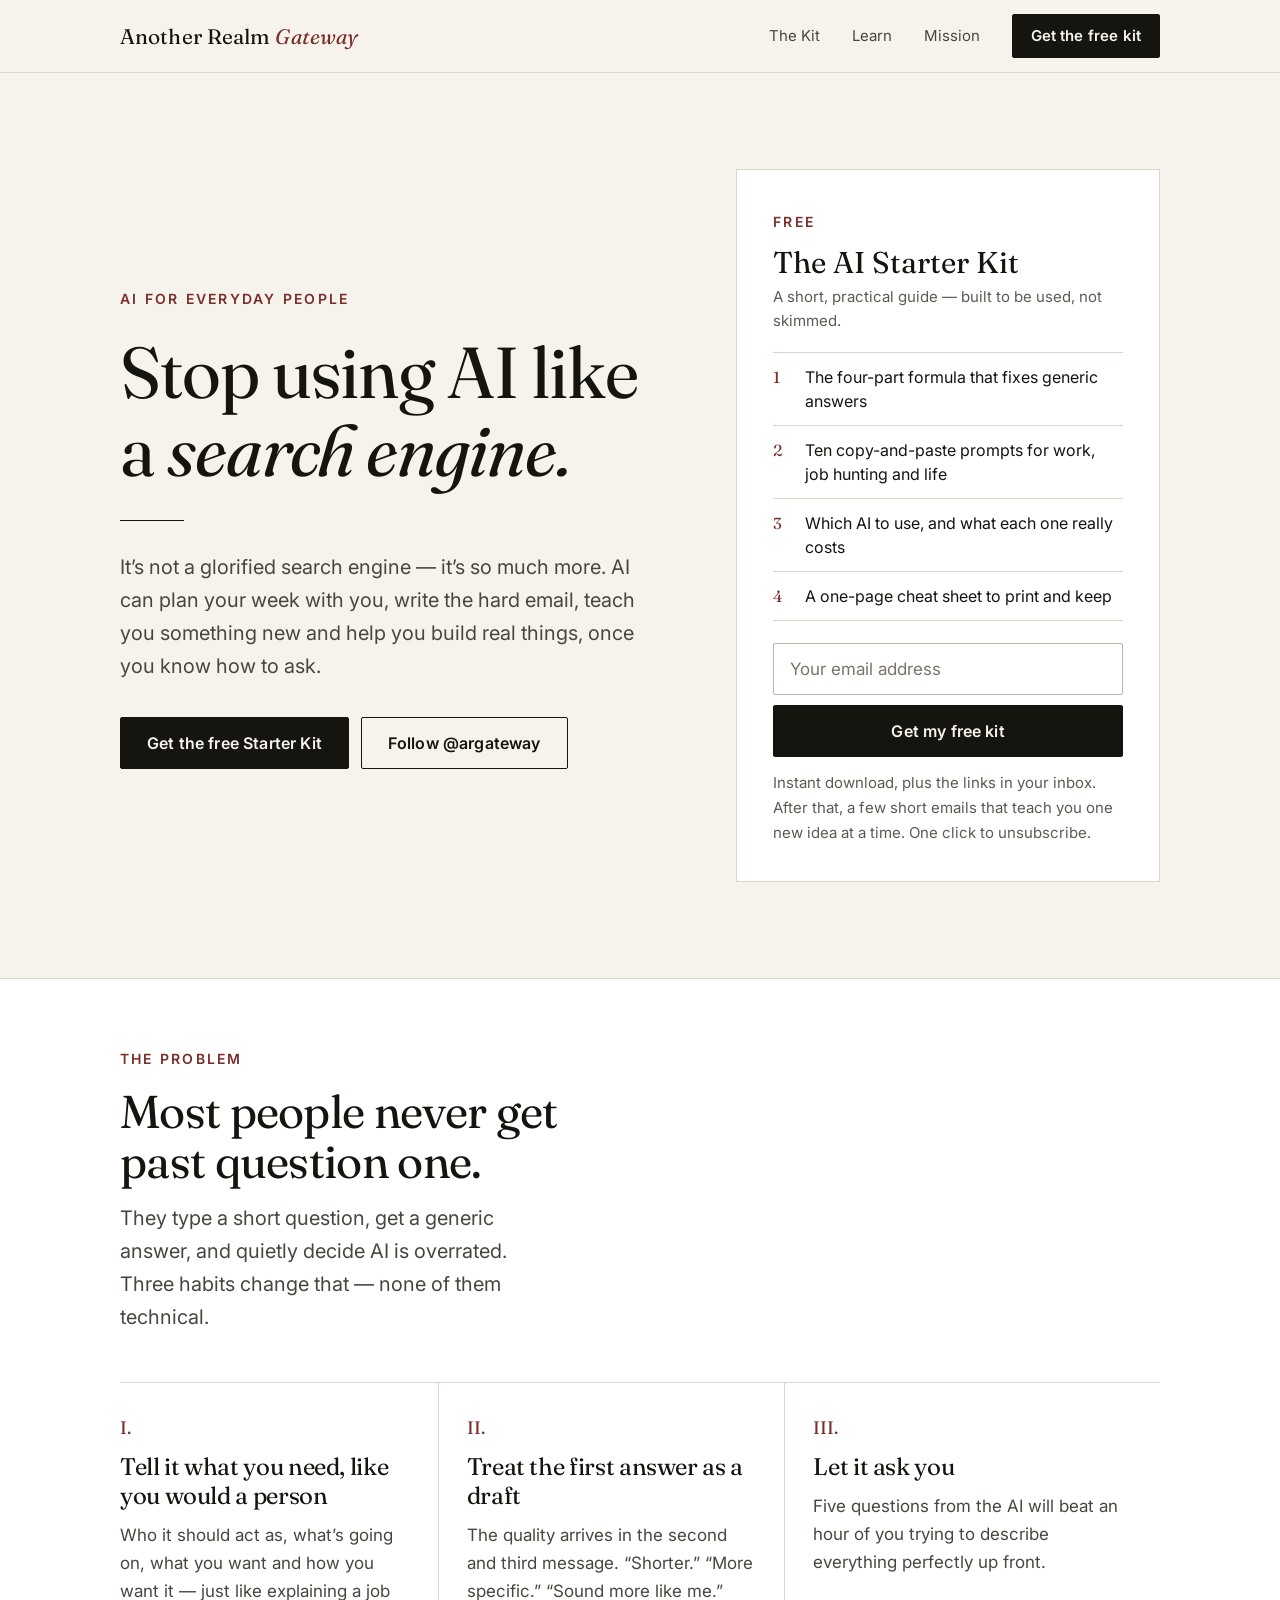
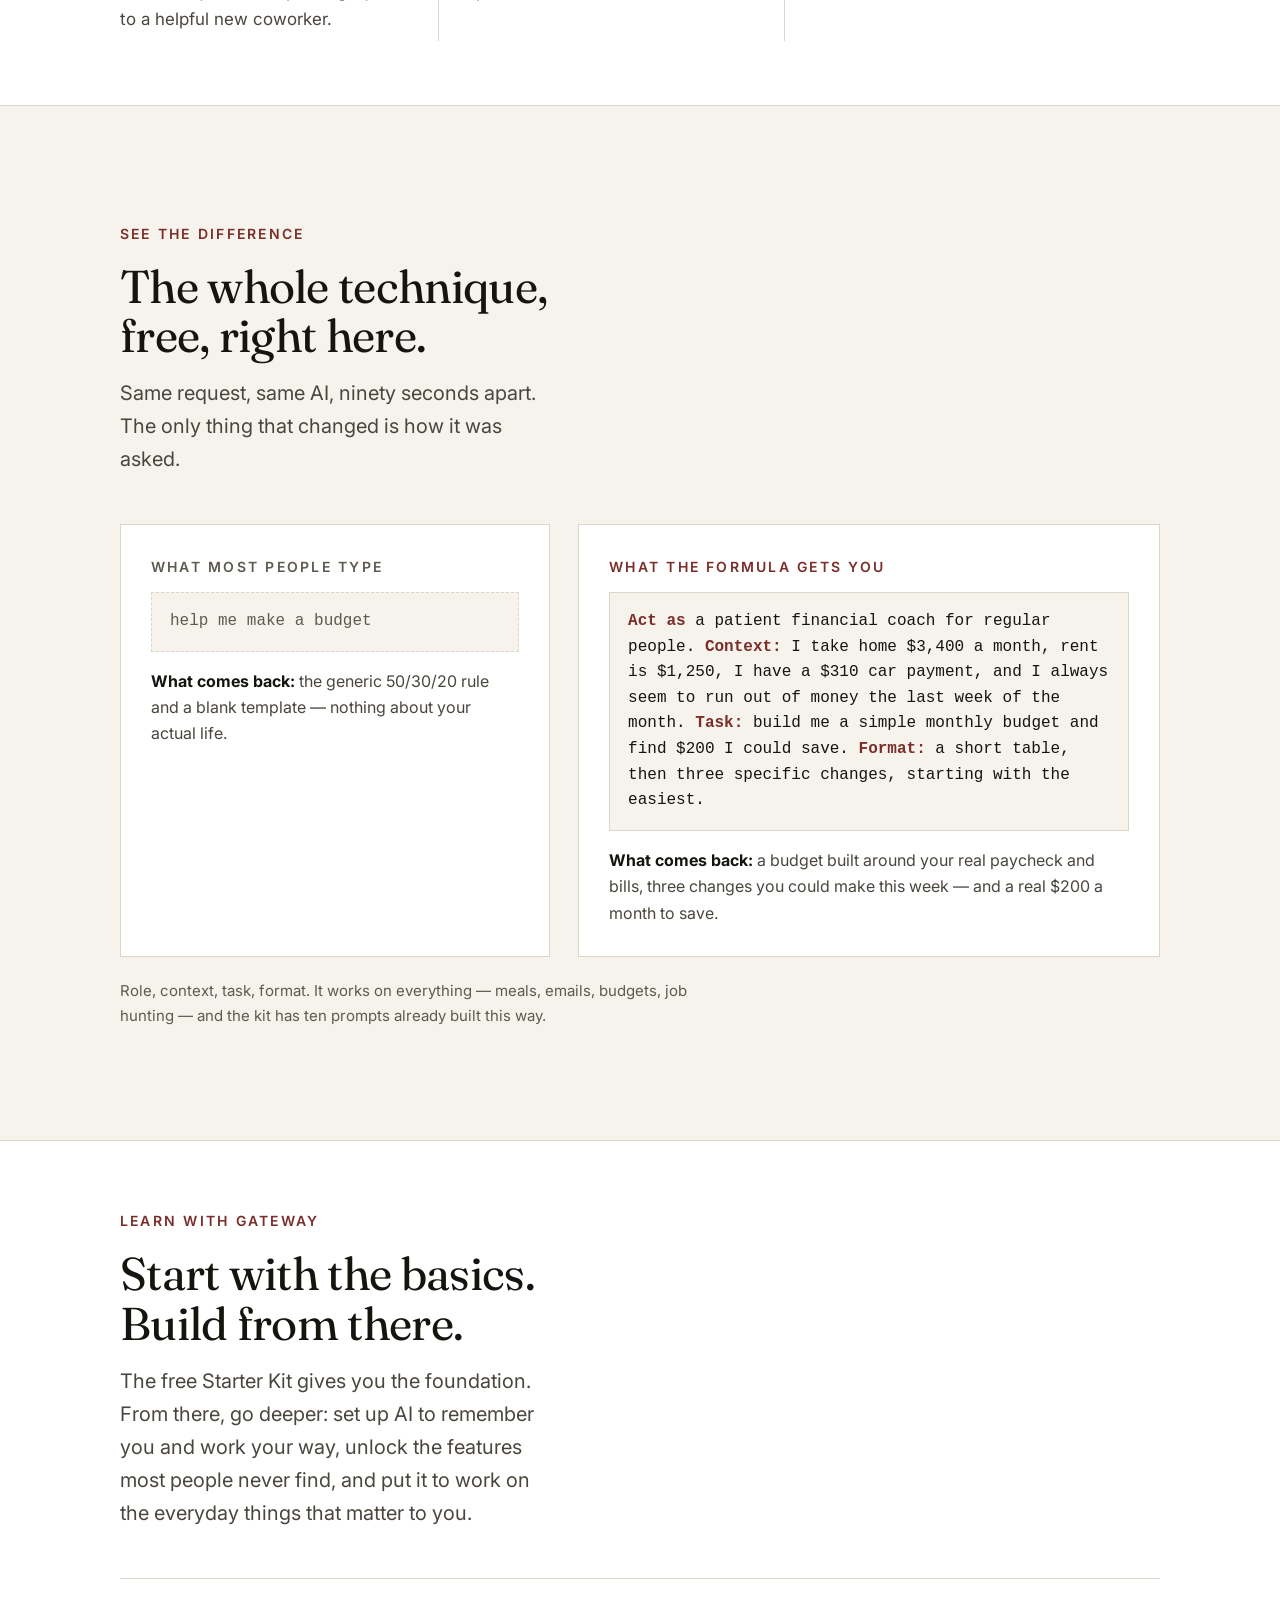
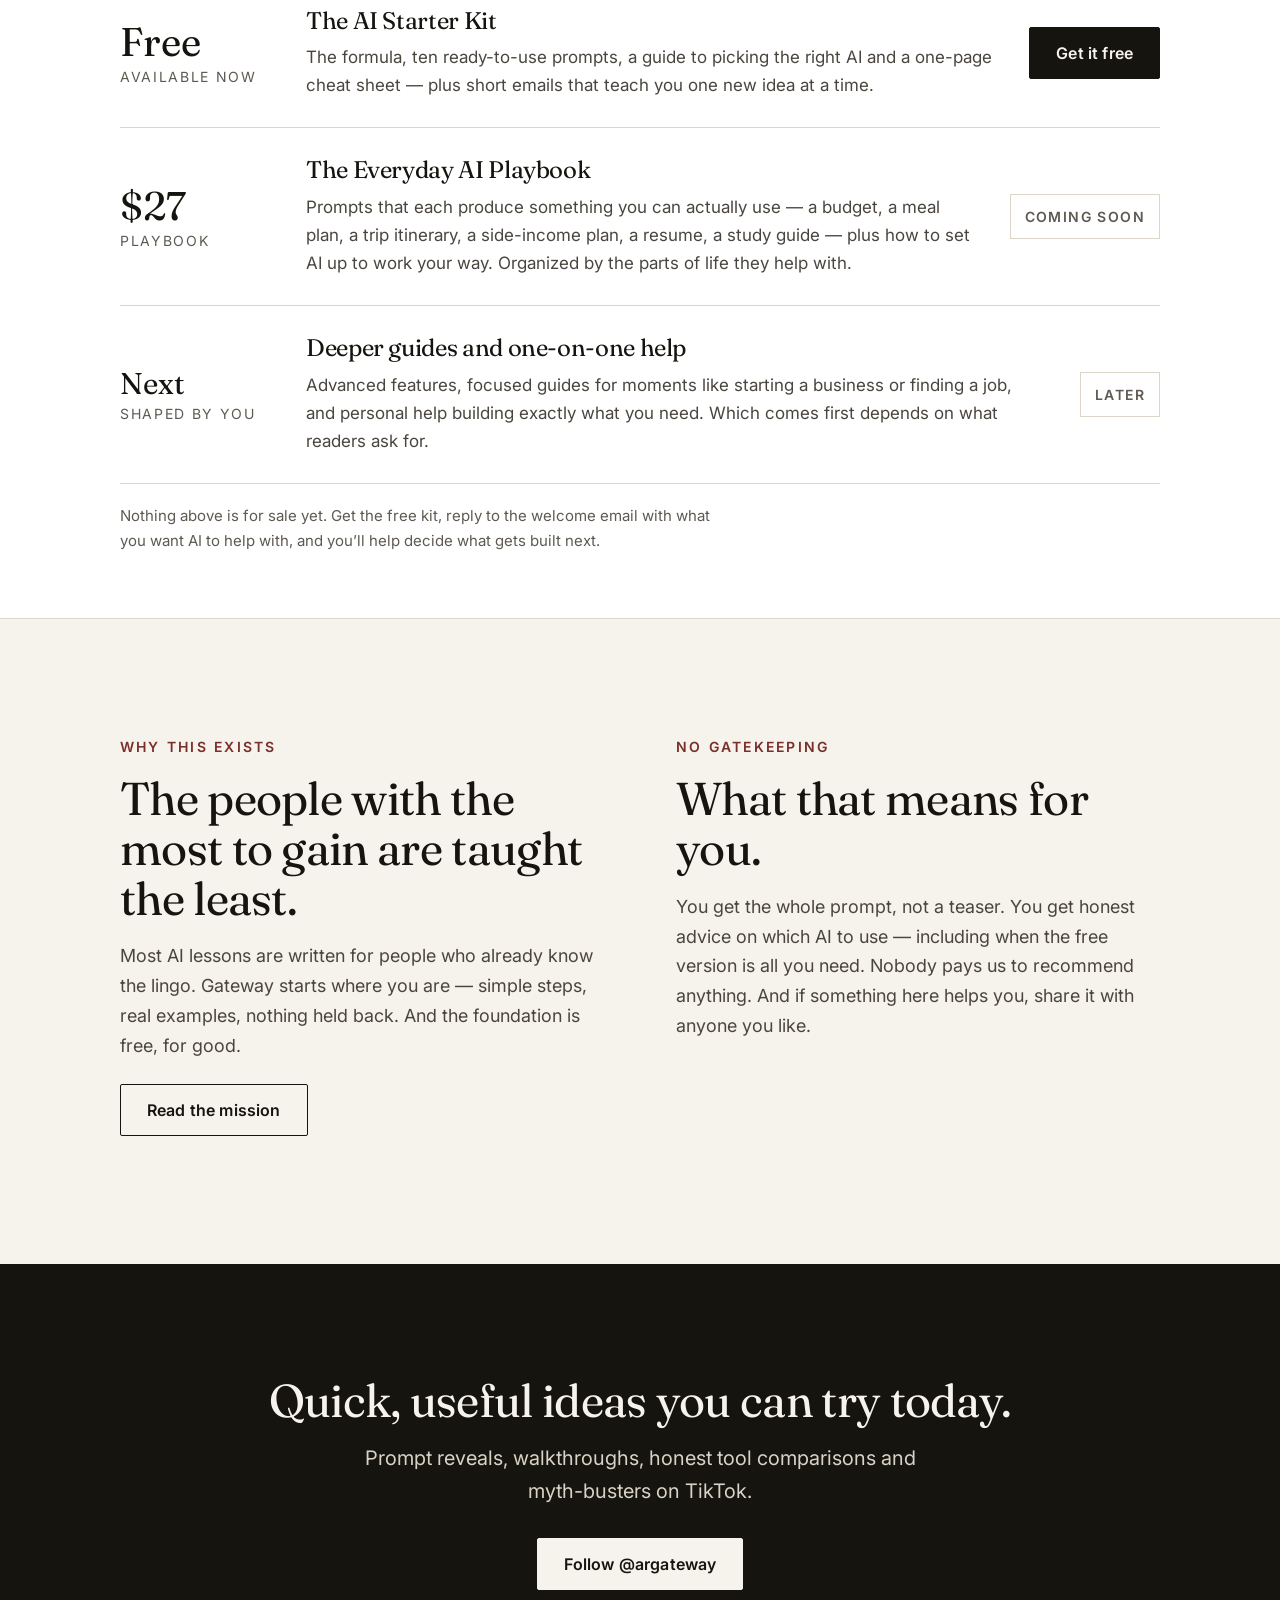
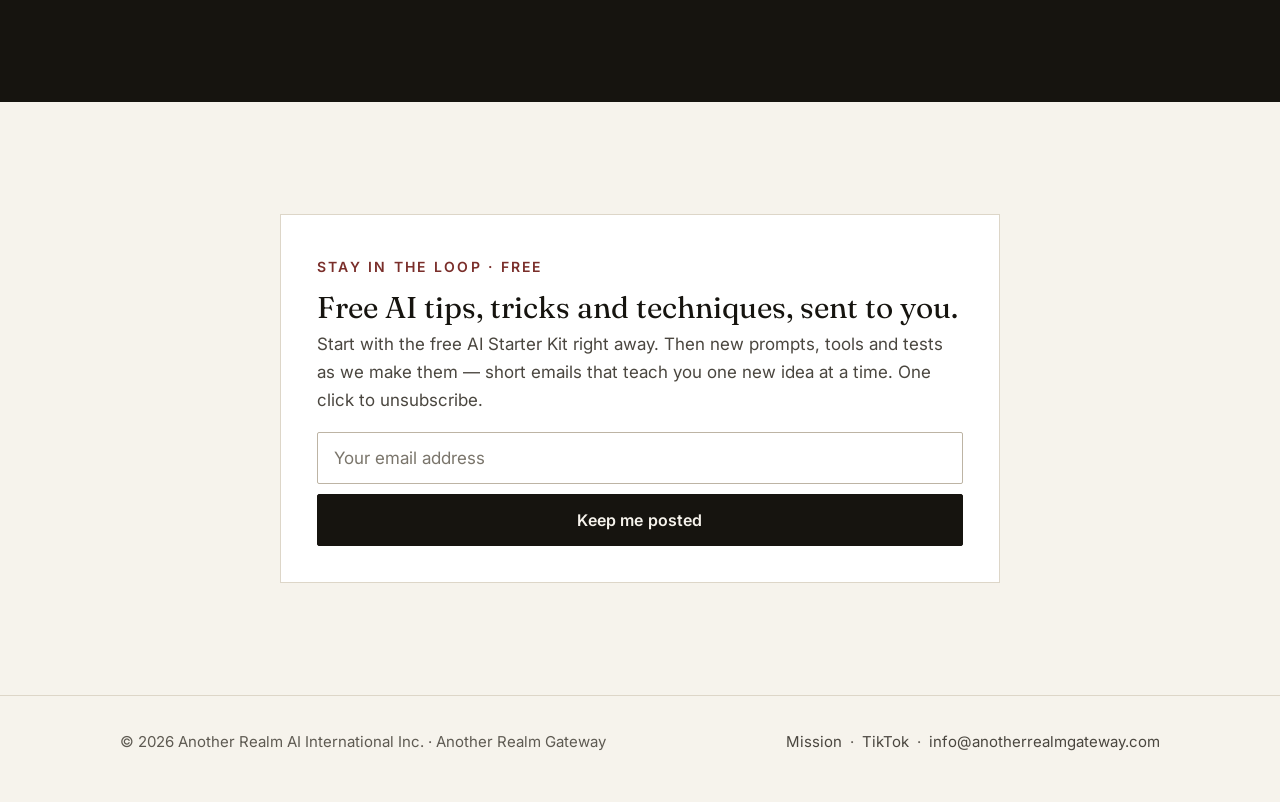
==== index.html @ 1c4ab27d "Home: new hero line, beginner habit I, budget example, why/no-gatekeeping rewrite" ====
<!DOCTYPE html>
<html lang="en">
<head>
<meta charset="UTF-8">
<meta name="viewport" content="width=device-width, initial-scale=1.0, viewport-fit=cover">
<meta name="theme-color" content="#F6F3EC">
<title>Another Realm Gateway — AI, taught properly</title>
<meta name="description" content="Stop using AI like a search engine. Plain-English AI skills for everyday people, basics to advanced. Get the free AI Starter Kit.">
<meta property="og:title" content="Another Realm Gateway — AI, taught properly">
<meta property="og:description" content="Stop using AI like a search engine. Plain-English AI skills for everyday people, basics to advanced. Get the free AI Starter Kit.">
<meta property="og:url" content="https://anotherrealmgateway.com">
<meta property="og:type" content="website">

<link rel="preconnect" href="https://fonts.googleapis.com"><link rel="preconnect" href="https://fonts.gstatic.com" crossorigin><link href="https://fonts.googleapis.com/css2?family=Fraunces:ital,opsz,wght@0,9..144,400;0,9..144,500;1,9..144,400&family=Inter:wght@400;500;600&display=swap" rel="stylesheet">
<link rel="stylesheet" href="/assets/site.css">
<link rel="icon" type="image/png" sizes="32x32" href="/favicon-32.png">
<link rel="icon" type="image/png" sizes="512x512" href="/favicon-512.png">
<link rel="apple-touch-icon" sizes="180x180" href="/favicon-180.png">
<link rel="shortcut icon" href="/favicon.ico">

</head>
<body><header class="site-head"><div class="wrap">
<a class="wordmark" href="/">Another Realm <em>Gateway</em></a>
<nav class="nav" aria-label="Main">
<a class="hide-m" href="#kit">The Kit</a>
<a class="hide-m" href="#learn">Learn</a>
<a class="hide-m" href="/mission">Mission</a>
<a class="btn sm" href="#kit"><span class="long">Get the free kit</span><span class="short">Free kit</span></a>
</nav></div></header>
<main>
<section class="hero" style="padding:0"><div class="wrap">
  <div>
    <span class="label">AI for everyday people</span>
    <h1>Stop using AI like a <em class="i">search engine.</em></h1>
    <div class="rule"></div>
    <p class="lede">It&rsquo;s not a glorified search engine &mdash; it&rsquo;s so much more. AI can plan your week with you, write the hard email, teach you something new and help you build real things, once you know how to ask.</p>
    <div class="cta-row">
      <a class="btn" href="#kit">Get the free Starter Kit</a>
      <a class="btn line" href="https://www.tiktok.com/@argateway" target="_blank" rel="noopener">Follow @argateway</a>
    </div>
  </div>
  <div class="card" id="kit">
<span class="label">Free</span>
<div class="card-title">The AI Starter Kit</div>
<p class="small">A short, practical guide &mdash; built to be used, not skimmed.</p>
<ul class="list"><li><span class="n">1</span>The four-part formula that fixes generic answers</li><li><span class="n">2</span>Ten copy-and-paste prompts for work, job hunting and life</li><li><span class="n">3</span>Which AI to use, and what each one really costs</li><li><span class="n">4</span>A one-page cheat sheet to print and keep</li></ul>
<form data-lead data-source="web:home" novalidate>
<label for="email-web:home" class="small" style="position:absolute;left:-9999px">Email address</label>
<input type="email" id="email-web:home" placeholder="Your email address" autocomplete="email" inputmode="email" required>
<input type="text" class="hp" tabindex="-1" autocomplete="off" aria-hidden="true">
<button class="btn" type="submit">Get my free kit</button>
</form>
<div class="msg ok" role="status"></div>
<div class="msg err" role="alert"></div>
<p class="small" style="margin-top:14px">Instant download, plus the links in your inbox. After that, a few short emails that teach you one new idea at a time. One click to unsubscribe.</p>
</div>
</div></section>

<section class="band"><div class="wrap">
  <div class="sec-head"><span class="label">The problem</span><h2>Most people never get past question one.</h2>
  <p class="lede">They type a short question, get a generic answer, and quietly decide AI is overrated. Three habits change that &mdash; none of them technical.</p></div>
  <div class="cols3">
    <div><div class="n">I.</div><h3>Tell it what you need, like you would a person</h3><p>Who it should act as, what&rsquo;s going on, what you want and how you want it &mdash; just like explaining a job to a helpful new coworker.</p></div>
    <div><div class="n">II.</div><h3>Treat the first answer as a draft</h3><p>The quality arrives in the second and third message. &ldquo;Shorter.&rdquo; &ldquo;More specific.&rdquo; &ldquo;Sound more like me.&rdquo;</p></div>
    <div><div class="n">III.</div><h3>Let it ask you</h3><p>Five questions from the AI will beat an hour of you trying to describe everything perfectly up front.</p></div>
  </div>
</div></section>

<section><div class="wrap">
  <div class="sec-head"><span class="label">See the difference</span><h2>The whole technique, free, right here.</h2>
  <p class="lede">Same request, same AI, ninety seconds apart. The only thing that changed is how it was asked.</p></div>
  <div class="demo">
    <div class="dbox before"><span class="label">What most people type</span>
      <div class="txt">help me make a budget</div>
      <p class="out"><strong>What comes back:</strong> the generic 50/30/20 rule and a blank template &mdash; nothing about your actual life.</p></div>
    <div class="dbox after"><span class="label">What the formula gets you</span>
      <div class="txt"><b>Act as</b> a patient financial coach for regular people. <b>Context:</b> I take home $3,400 a month, rent is $1,250, I have a $310 car payment, and I always seem to run out of money the last week of the month. <b>Task:</b> build me a simple monthly budget and find $200 I could save. <b>Format:</b> a short table, then three specific changes, starting with the easiest.</div>
      <p class="out"><strong>What comes back:</strong> a budget built around your real paycheck and bills, three changes you could make this week &mdash; and a real $200 a month to save.</p></div>
  </div>
  <p class="small" style="margin-top:22px">Role, context, task, format. It works on everything &mdash; meals, emails, budgets, job hunting &mdash; and the kit has ten prompts already built this way.</p>
</div></section>

<section class="band" id="learn"><div class="wrap">
  <div class="sec-head"><span class="label">Learn with Gateway</span><h2>Start with the basics. Build from there.</h2>
  <p class="lede">The free Starter Kit gives you the foundation. From there, go deeper: set up AI to remember you and work your way, unlock the features most people never find, and put it to work on the everyday things that matter to you.</p></div>
  <div class="ladder">
    <div class="rung"><div class="price">Free<small>Available now</small></div>
      <div><h3>The AI Starter Kit</h3><p>The formula, ten ready-to-use prompts, a guide to picking the right AI and a one-page cheat sheet &mdash; plus short emails that teach you one new idea at a time.</p></div>
      <a class="btn" href="#kit">Get it free</a></div>
    <div class="rung"><div class="price">$27<small>Playbook</small></div>
      <div><h3>The Everyday AI Playbook</h3><p>Prompts that each produce something you can actually use &mdash; a budget, a meal plan, a trip itinerary, a side-income plan, a resume, a study guide &mdash; plus how to set AI up to work your way. Organized by the parts of life they help with.</p></div>
      <span class="status">Coming soon</span></div>
    <div class="rung"><div class="price" style="font-size:30px">Next<small>Shaped by you</small></div>
      <div><h3>Deeper guides and one-on-one help</h3><p>Advanced features, focused guides for moments like starting a business or finding a job, and personal help building exactly what you need. Which comes first depends on what readers ask for.</p></div>
      <span class="status">Later</span></div>
  </div>
  <p class="small" style="margin-top:20px">Nothing above is for sale yet. Get the free kit, reply to the welcome email with what you want AI to help with, and you&rsquo;ll help decide what gets built next.</p>
</div></section>

<section><div class="wrap two">
  <div><span class="label">Why this exists</span><h2 style="margin-top:14px">The people with the most to gain are taught the least.</h2>
    <p>Most AI lessons are written for people who already know the lingo. Gateway starts where you are &mdash; simple steps, real examples, nothing held back. And the foundation is free, for good.</p>
    <p style="margin-top:24px"><a class="btn line" href="/mission">Read the mission</a></p></div>
  <div><span class="label">No gatekeeping</span><h2 style="margin-top:14px">What that means for you.</h2>
    <p>You get the whole prompt, not a teaser. You get honest advice on which AI to use &mdash; including when the free version is all you need. Nobody pays us to recommend anything. And if something here helps you, share it with anyone you like.</p></div>
</div></section>

<section class="dark" style="text-align:center"><div class="wrap">
  <h2 style="margin-bottom:16px">Quick, useful ideas you can try today.</h2>
  <p class="lede" style="color:#D9D3C7;margin:0 auto 30px;max-width:46ch">Prompt reveals, walkthroughs, honest tool comparisons and myth-busters on TikTok.</p>
  <a class="btn" style="background:var(--bg);color:var(--ink);border-color:var(--bg)" href="https://www.tiktok.com/@argateway" target="_blank" rel="noopener">Follow @argateway</a>
</div></section>
<section class="signup" id="signup"><div class="wrap"><div class="card bandcard">
<span class="label">Stay in the loop · Free</span>
<div class="card-title">Free AI tips, tricks and techniques, sent to you.</div>
<p class="bandsub">Start with the free AI Starter Kit right away. Then new prompts, tools and tests as we make them &mdash; short emails that teach you one new idea at a time. One click to unsubscribe.</p>
<form data-lead data-source="web:home" novalidate>
<label for="email-band" style="position:absolute;left:-9999px">Email address</label>
<input type="email" id="email-band" placeholder="Your email address" autocomplete="email" inputmode="email" required>
<input type="text" class="hp" tabindex="-1" autocomplete="off" aria-hidden="true">
<button class="btn" type="submit">Keep me posted</button>
</form>
<div class="msg ok" role="status"></div>
<div class="msg err" role="alert"></div>
</div></div></section>
</main>
<footer class="site-foot"><div class="wrap">
<span>© <span id="yr">2026</span> Another Realm AI International Inc. · Another Realm Gateway</span>
<span><a href="/mission">Mission</a> &nbsp;·&nbsp; <a href="https://www.tiktok.com/@argateway" target="_blank" rel="noopener">TikTok</a> &nbsp;·&nbsp; <a href="mailto:info@anotherrealmgateway.com">info@anotherrealmgateway.com</a></span>
</div></footer><script src="/assets/lead.js" defer></script></body></html>
---- assets/site.css ----
/* Another Realm Gateway — Editorial system (Direction D, 2026-09-20)
   Readability standards: body 18px, nothing below 14px, text contrast >= 7:1 (secondary >= 4.5:1),
   buttons >= 48px tall with 16px text, line length <= ~70ch. */
:root{
  --bg:#F6F3EC;        /* ivory page */
  --paper:#FFFFFF;     /* cards */
  --ink:#16140F;       /* headlines, buttons — 16.6:1 on ivory */
  --body:#4A463F;      /* body copy — 8.5:1 */
  --muted:#5E5A52;     /* secondary text >=15px only — 6.2:1 */
  --accent:#7A2E2A;    /* oxblood — 8.4:1 */
  --rule:#DDD6C8;
  --soft:#EFE9DD;      /* subtle fills */
  --mark:#F1E6E2;      /* highlight behind placeholders — ink 15:1 */
  --ok-bg:#E8F1EA; --ok-fg:#1F4D2C;
  --err-bg:#F6E7E4; --err-fg:#7A2E2A;
  --serif:'Fraunces',Georgia,'Times New Roman',serif;
  --sans:'Inter',-apple-system,BlinkMacSystemFont,'Segoe UI',Roboto,sans-serif;
  --wrap:1120px;
}
*,*::before,*::after{box-sizing:border-box;margin:0;padding:0}
html{-webkit-text-size-adjust:100%;scroll-behavior:smooth}
body{background:var(--bg);color:var(--body);font-family:var(--sans);font-size:18px;line-height:1.65;-webkit-font-smoothing:antialiased;text-rendering:optimizeLegibility}
a{color:var(--accent);text-underline-offset:3px}
h1,h2,h3{font-family:var(--serif);color:var(--ink);font-weight:400;letter-spacing:-.015em;line-height:1.08}
h1{font-size:clamp(40px,6.2vw,72px)}
h2{font-size:clamp(30px,4.2vw,46px)}
h3{font-size:clamp(21px,2.2vw,24px);line-height:1.2}
em.i{font-style:italic}
p{max-width:68ch}
.wrap{width:100%;max-width:var(--wrap);margin:0 auto;padding:0 clamp(20px,5vw,40px)}
.label{font-family:var(--sans);font-size:14px;font-weight:600;letter-spacing:.16em;text-transform:uppercase;color:var(--accent)}
.lede{font-size:clamp(18px,1.9vw,20px);color:var(--body);line-height:1.65}
.small{font-size:15px;color:var(--muted)}
.rule{width:64px;height:1px;background:var(--ink);margin:30px 0}

/* header */
.site-head{background:var(--bg);border-bottom:1px solid var(--rule);position:sticky;top:0;z-index:40}
.site-head .wrap{display:flex;align-items:center;gap:20px;min-height:72px}
.wordmark{font-family:var(--serif);font-size:21px;color:var(--ink);text-decoration:none;letter-spacing:.005em;white-space:nowrap}
.wordmark em{font-style:italic;color:var(--accent)}
.nav{margin-left:auto;display:flex;align-items:center;gap:clamp(16px,2.6vw,32px);font-size:15px}
.nav a{color:var(--body);text-decoration:none}
.nav a:hover{color:var(--ink);text-decoration:underline}
.nav .btn{color:var(--bg)}

/* buttons */
.btn{white-space:nowrap;display:inline-flex;align-items:center;justify-content:center;min-height:52px;padding:0 26px;background:var(--ink);color:var(--bg);font-family:var(--sans);font-size:16px;font-weight:600;letter-spacing:.01em;text-decoration:none;border:1px solid var(--ink);border-radius:2px;cursor:pointer;transition:background .15s,color .15s}
.btn:hover{background:#2A2720}
.btn.sm{min-height:44px;padding:0 18px;font-size:15px}
.btn.line{background:transparent;color:var(--ink)}
.btn.line:hover{background:var(--ink);color:var(--bg)}
.btn:focus-visible,a:focus-visible,input:focus-visible{outline:3px solid var(--accent);outline-offset:2px}

/* sections */
section{padding:clamp(64px,9vw,112px) 0}
.sec-head{max-width:40ch;margin-bottom:clamp(30px,4vw,48px)}
.sec-head h2{margin:14px 0 16px}
.band{background:var(--paper);border-top:1px solid var(--rule);border-bottom:1px solid var(--rule)}
.dark{background:var(--ink);color:#D9D3C7}
.dark h2{color:var(--bg)}

/* hero */
.hero .wrap{display:grid;grid-template-columns:1.12fr .88fr;gap:clamp(36px,6vw,88px);align-items:center;padding-top:clamp(56px,8vw,96px);padding-bottom:clamp(56px,8vw,96px)}
.hero h1{margin:22px 0 0}
.hero .cta-row{display:flex;flex-wrap:wrap;gap:12px;margin-top:34px}

/* kit card / form */
.card{background:var(--paper);border:1px solid var(--rule);padding:clamp(24px,3vw,36px)}
.card h2,.card h3{margin:10px 0 6px}
.card .card-title{font-family:var(--serif);font-size:30px;color:var(--ink);line-height:1.1;margin:10px 0 6px}
.list{list-style:none;margin:18px 0 22px;border-bottom:1px solid var(--rule)}
.list li{display:flex;gap:14px;padding:12px 0;border-top:1px solid var(--rule);font-size:16px;color:var(--ink);line-height:1.5}
.list li .n{font-family:var(--serif);color:var(--accent);min-width:18px}
form{display:flex;flex-direction:column;gap:10px}
input[type=email]{width:100%;min-height:52px;padding:0 16px;border:1px solid #BDB4A4;border-radius:2px;background:#fff;font-family:var(--sans);font-size:17px;color:var(--ink)}
input[type=email]::placeholder{color:#7A756B}
input[type=email]:focus{border-color:var(--ink)}
.hp{position:absolute;left:-9999px;opacity:0;height:0;width:0}
.msg{display:none;font-size:16px;padding:14px 16px;border-radius:2px;line-height:1.55}
.msg.ok{background:var(--ok-bg);color:var(--ok-fg)}
.msg.err{background:var(--err-bg);color:var(--err-fg)}
.msg a{color:inherit;font-weight:600}

/* grid cards */
.cols3{display:grid;grid-template-columns:repeat(3,1fr);gap:0;border-top:1px solid var(--rule)}
.cols3>div{padding:30px 28px 8px 0;border-right:1px solid var(--rule);margin-right:28px}
.cols3>div:last-child{border-right:0;margin-right:0}
.cols3 .n{font-family:var(--serif);font-size:18px;color:var(--accent);margin-bottom:10px}
.cols3 h3{margin-bottom:10px}
.cols3 p{font-size:17px}

/* demo */
.demo{display:grid;grid-template-columns:.85fr 1.15fr;gap:clamp(16px,2.6vw,28px);align-items:stretch}
.dbox{border:1px solid var(--rule);background:var(--paper);padding:clamp(22px,2.6vw,30px);display:flex;flex-direction:column}
.dbox .label{margin-bottom:14px}
.dbox.before .label{color:var(--muted)}
.dbox .txt{font-family:ui-monospace,SFMono-Regular,Menlo,Consolas,monospace;font-size:16px;line-height:1.6;color:var(--ink);background:var(--bg);border:1px solid var(--rule);padding:16px 18px}
.dbox.before .txt{color:var(--muted);border-style:dashed}
.dbox .txt b{color:var(--accent);font-weight:600}
.dbox .out{font-size:16px;margin-top:16px}
.dbox .out strong{color:var(--ink)}

/* ladder */
.ladder{border-top:1px solid var(--rule)}
.rung{display:grid;grid-template-columns:150px 1fr auto;gap:clamp(18px,3vw,36px);align-items:center;padding:28px 0;border-bottom:1px solid var(--rule)}
.rung .price{font-family:var(--serif);font-size:40px;color:var(--ink);line-height:1}
.rung .price small{display:block;font-family:var(--sans);font-size:14px;letter-spacing:.12em;text-transform:uppercase;color:var(--muted);margin-top:8px}
.rung h3{margin-bottom:8px}
.rung p{font-size:17px}
.status{font-size:14px;font-weight:600;letter-spacing:.1em;text-transform:uppercase;color:var(--muted);border:1px solid var(--rule);padding:10px 14px;white-space:nowrap}

/* two-col prose */
.two{display:grid;grid-template-columns:1fr 1fr;gap:clamp(28px,6vw,72px)}
.two h2{margin-bottom:18px}
.two p{margin-bottom:16px}

/* prose page */
.prose{max-width:66ch}
.prose h2{margin:0 0 18px}
.prose p{margin-bottom:18px}
.prose p strong{color:var(--ink);font-weight:600}
.pull{font-family:var(--serif);font-style:italic;font-size:clamp(24px,3.2vw,32px);line-height:1.3;color:var(--ink);border-left:2px solid var(--accent);padding-left:clamp(18px,2.4vw,28px);margin:40px 0;max-width:28ch}

/* footer */
.site-foot{border-top:1px solid var(--rule);padding:34px 0 48px;font-size:15px;color:var(--muted)}
.site-foot .wrap{display:flex;flex-wrap:wrap;gap:14px;justify-content:space-between;align-items:center}
.site-foot a{color:var(--body);text-decoration:none}
.site-foot a:hover{color:var(--ink);text-decoration:underline}

@media (max-width:880px){
  body{font-size:17px}
  .hero .wrap,.demo,.two{grid-template-columns:1fr}
  .cols3{grid-template-columns:1fr}
  .cols3>div{border-right:0;margin-right:0;border-bottom:1px solid var(--rule);padding:24px 0}
  .cols3>div:last-child{border-bottom:0}
  .rung{grid-template-columns:1fr;gap:10px}
  .rung .status,.rung .btn{justify-self:start}
  .nav .hide-m{display:none}
  .nav .long{display:none}
  .wordmark{font-size:19px}
}

.nav .short{display:none}
@media (max-width:880px){.nav .short{display:inline}}
/* signup band (every page) */
.band{padding:clamp(40px,6vw,64px) 0;border-top:1px solid var(--rule)}
.bandcard{max-width:720px;margin:0 auto}
.bandsub{font-size:17px;margin:4px 0 18px}
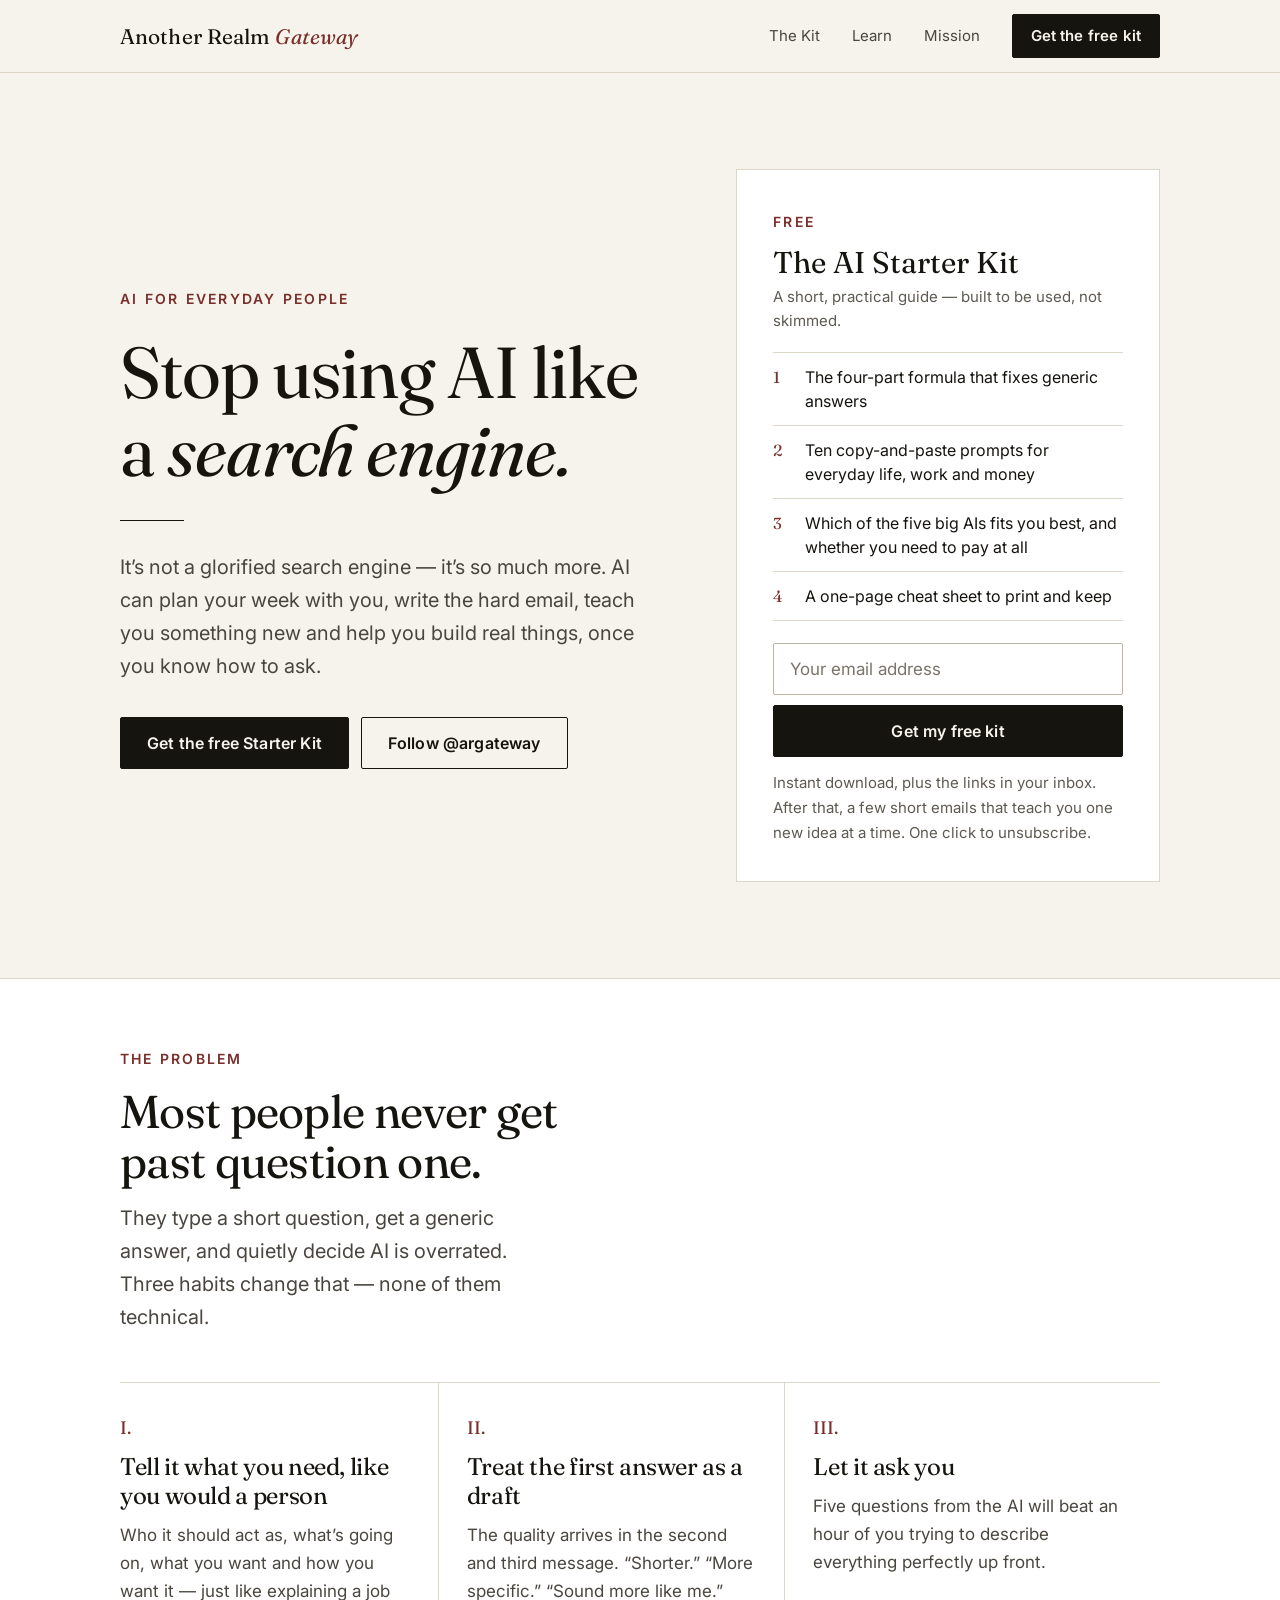
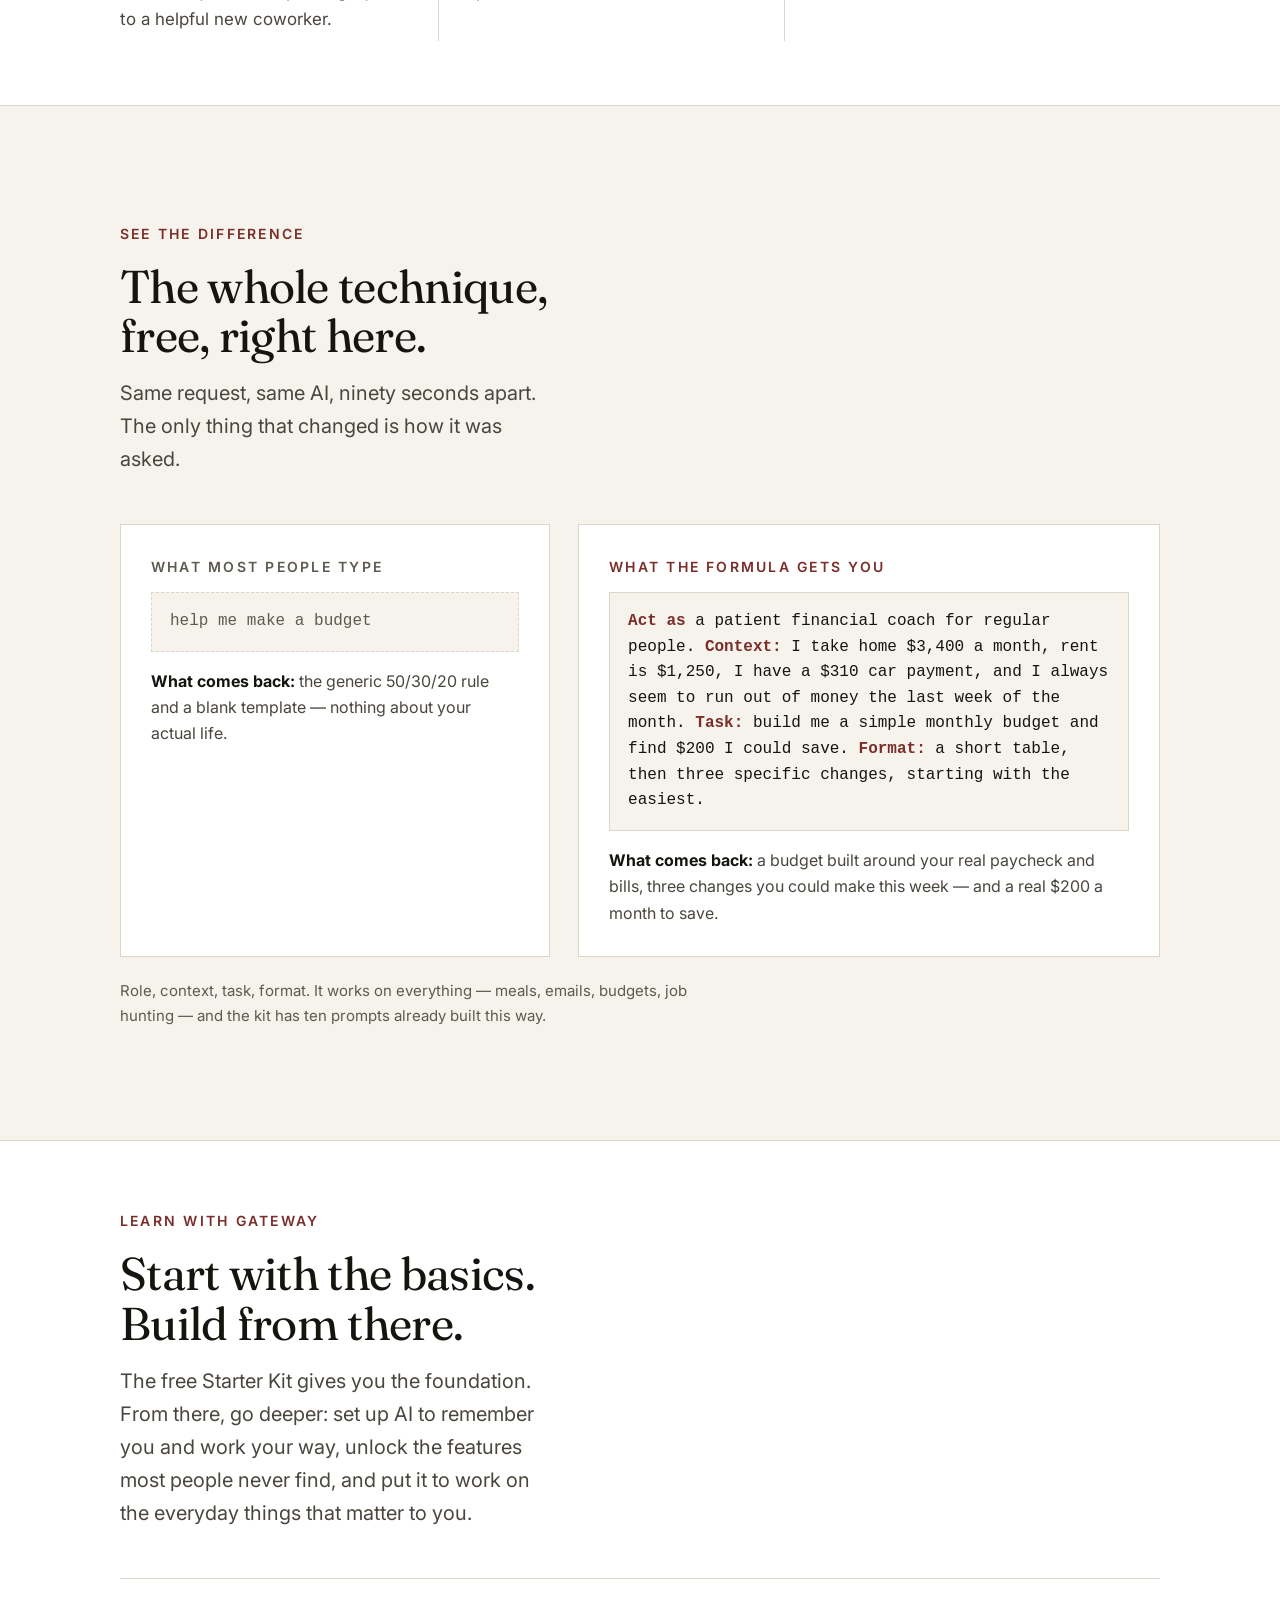
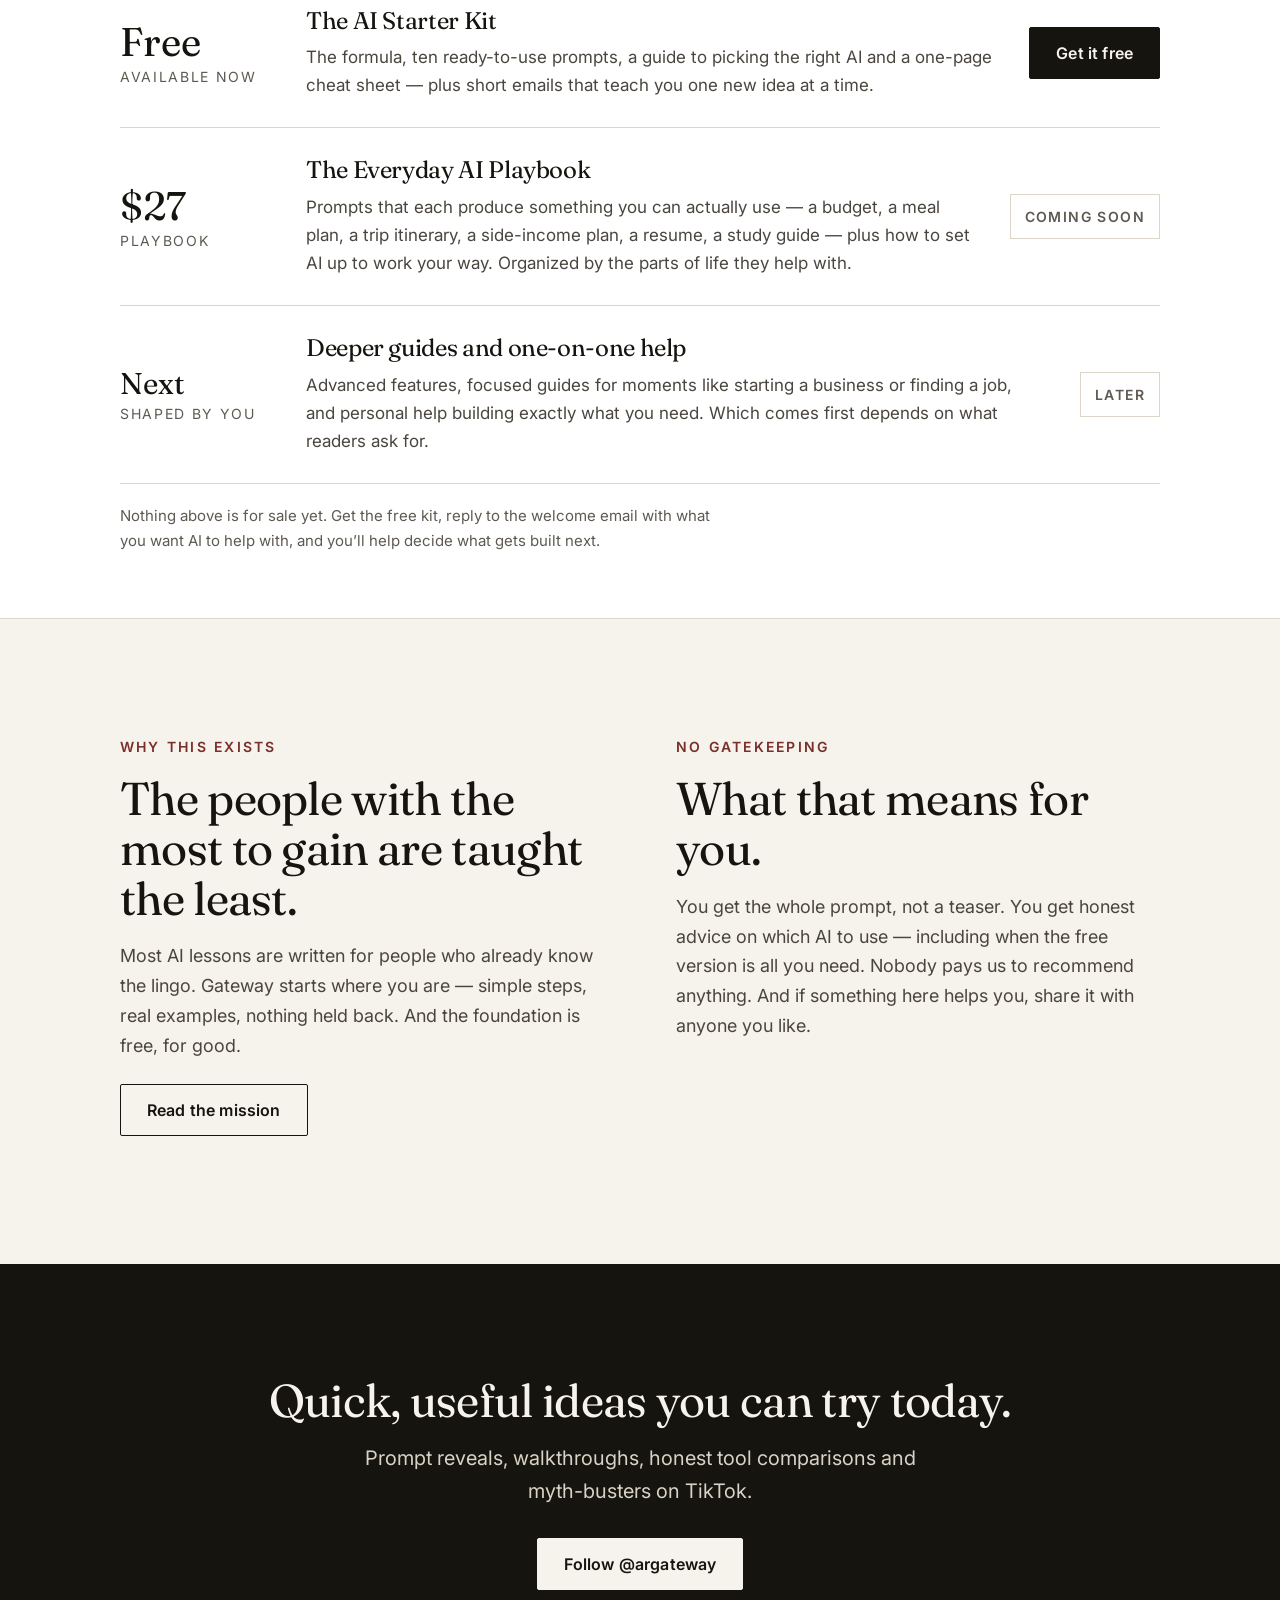
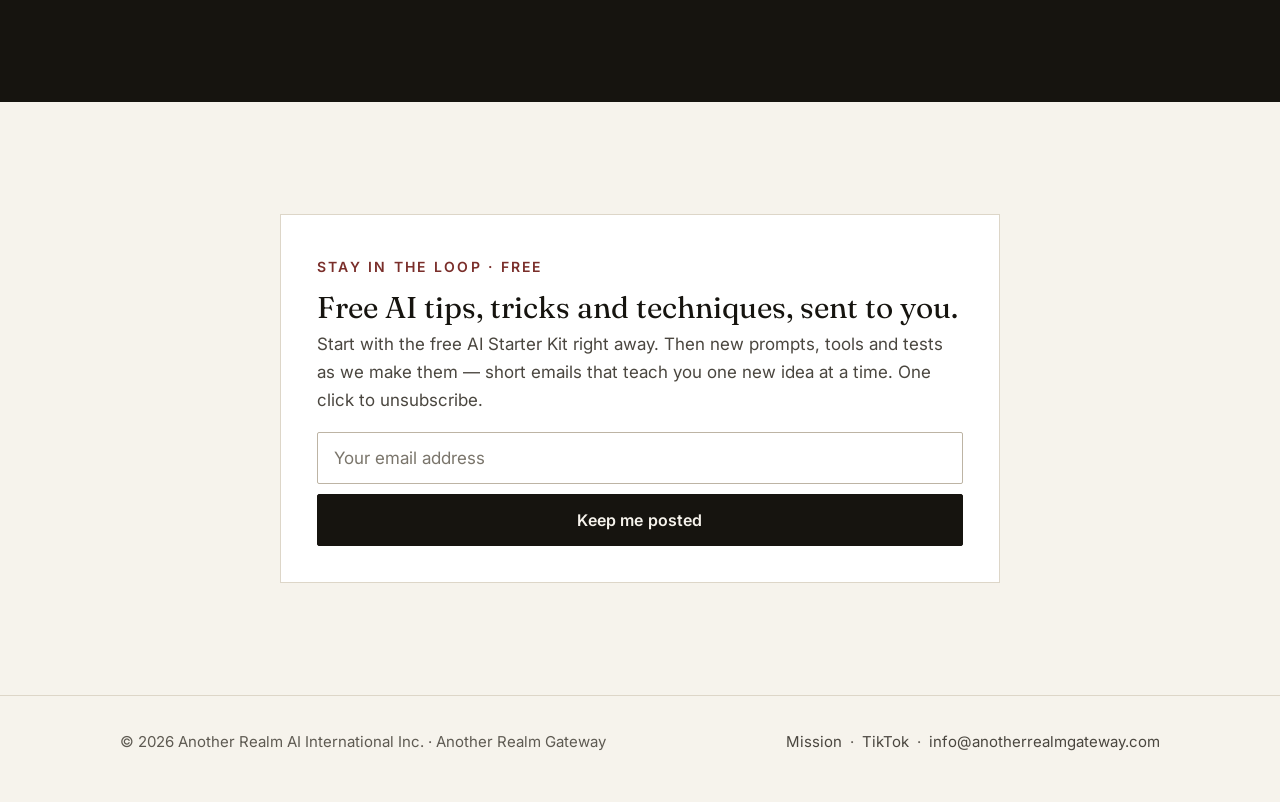
==== commit 0a191a2c: "Kit list: everyday life/work/money; five AIs, fit + whether to pay" ====
--- a/index.html
+++ b/index.html
@@ -43,7 +43,7 @@
 <span class="label">Free</span>
 <div class="card-title">The AI Starter Kit</div>
 <p class="small">A short, practical guide &mdash; built to be used, not skimmed.</p>
-<ul class="list"><li><span class="n">1</span>The four-part formula that fixes generic answers</li><li><span class="n">2</span>Ten copy-and-paste prompts for work, job hunting and life</li><li><span class="n">3</span>Which AI to use, and what each one really costs</li><li><span class="n">4</span>A one-page cheat sheet to print and keep</li></ul>
+<ul class="list"><li><span class="n">1</span>The four-part formula that fixes generic answers</li><li><span class="n">2</span>Ten copy-and-paste prompts for everyday life, work and money</li><li><span class="n">3</span>Which of the five big AIs fits you best, and whether you need to pay at all</li><li><span class="n">4</span>A one-page cheat sheet to print and keep</li></ul>
 <form data-lead data-source="web:home" novalidate>
 <label for="email-web:home" class="small" style="position:absolute;left:-9999px">Email address</label>
 <input type="email" id="email-web:home" placeholder="Your email address" autocomplete="email" inputmode="email" required>
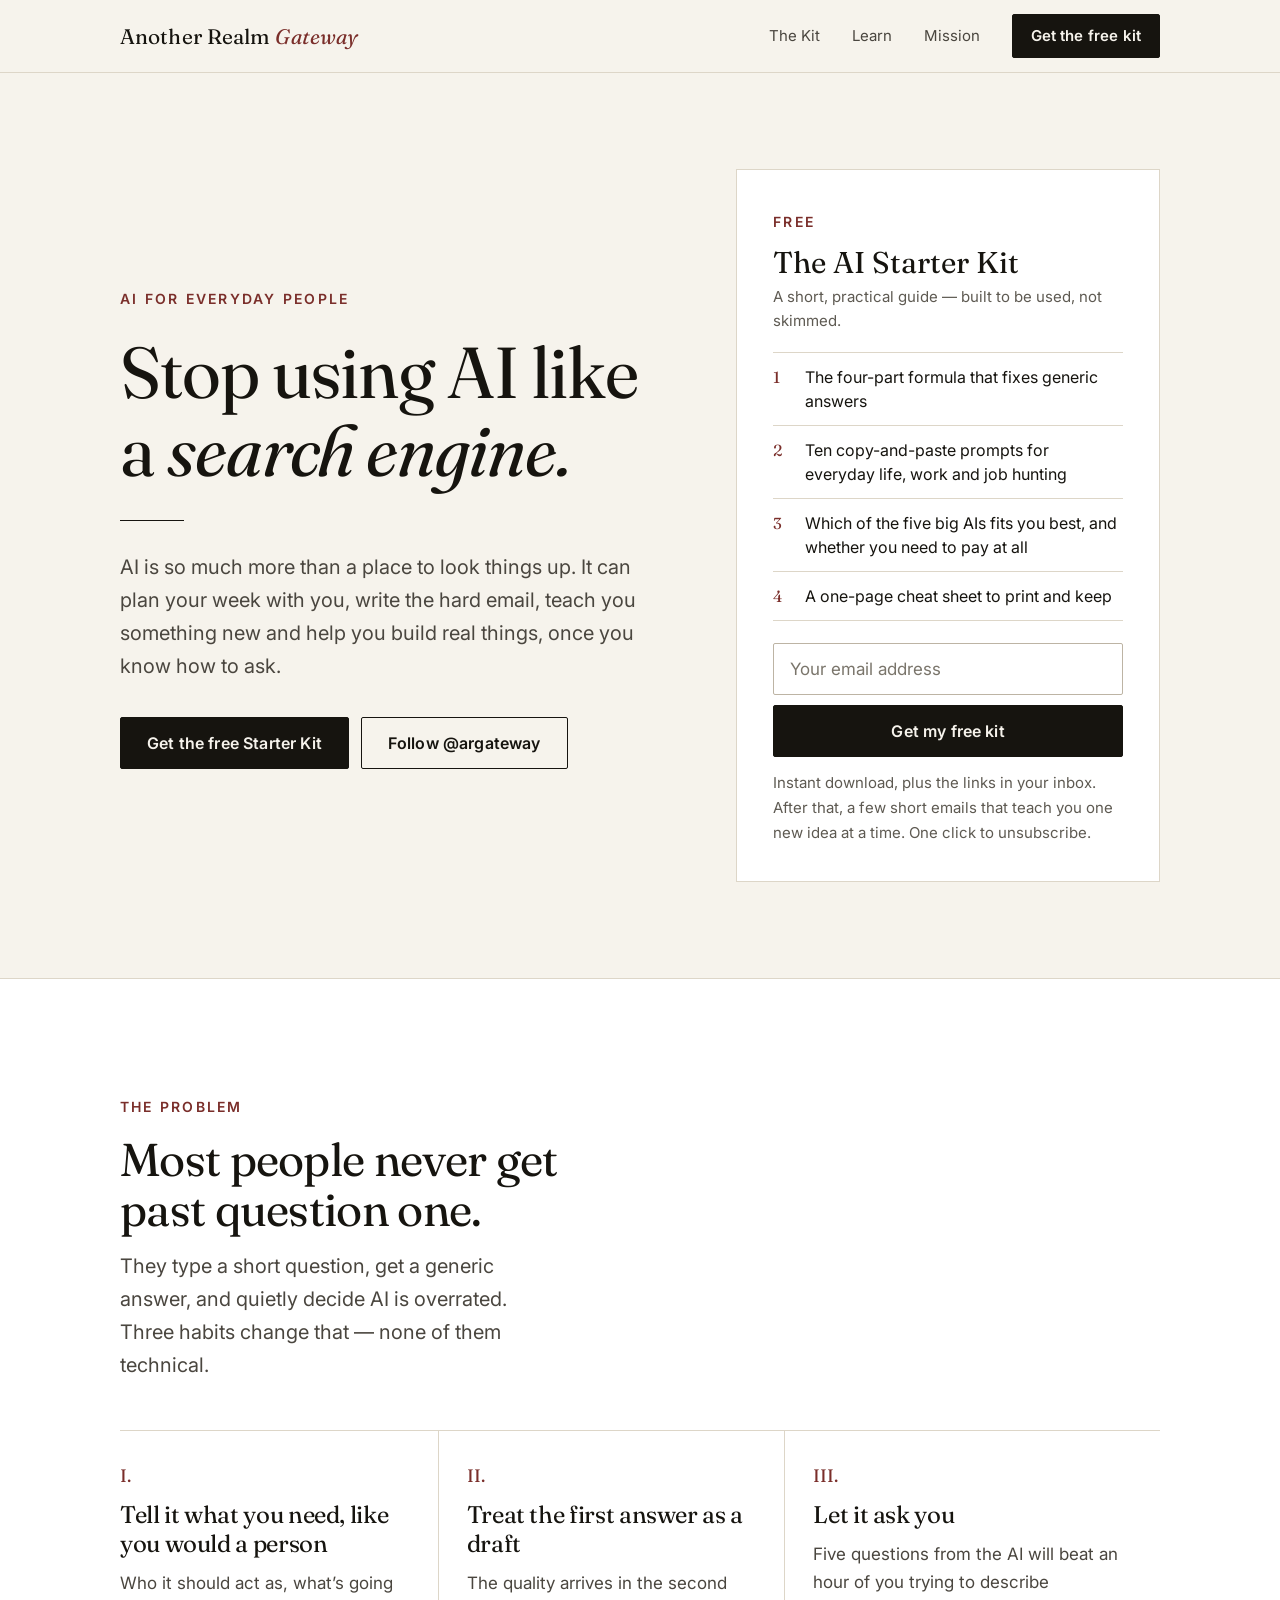
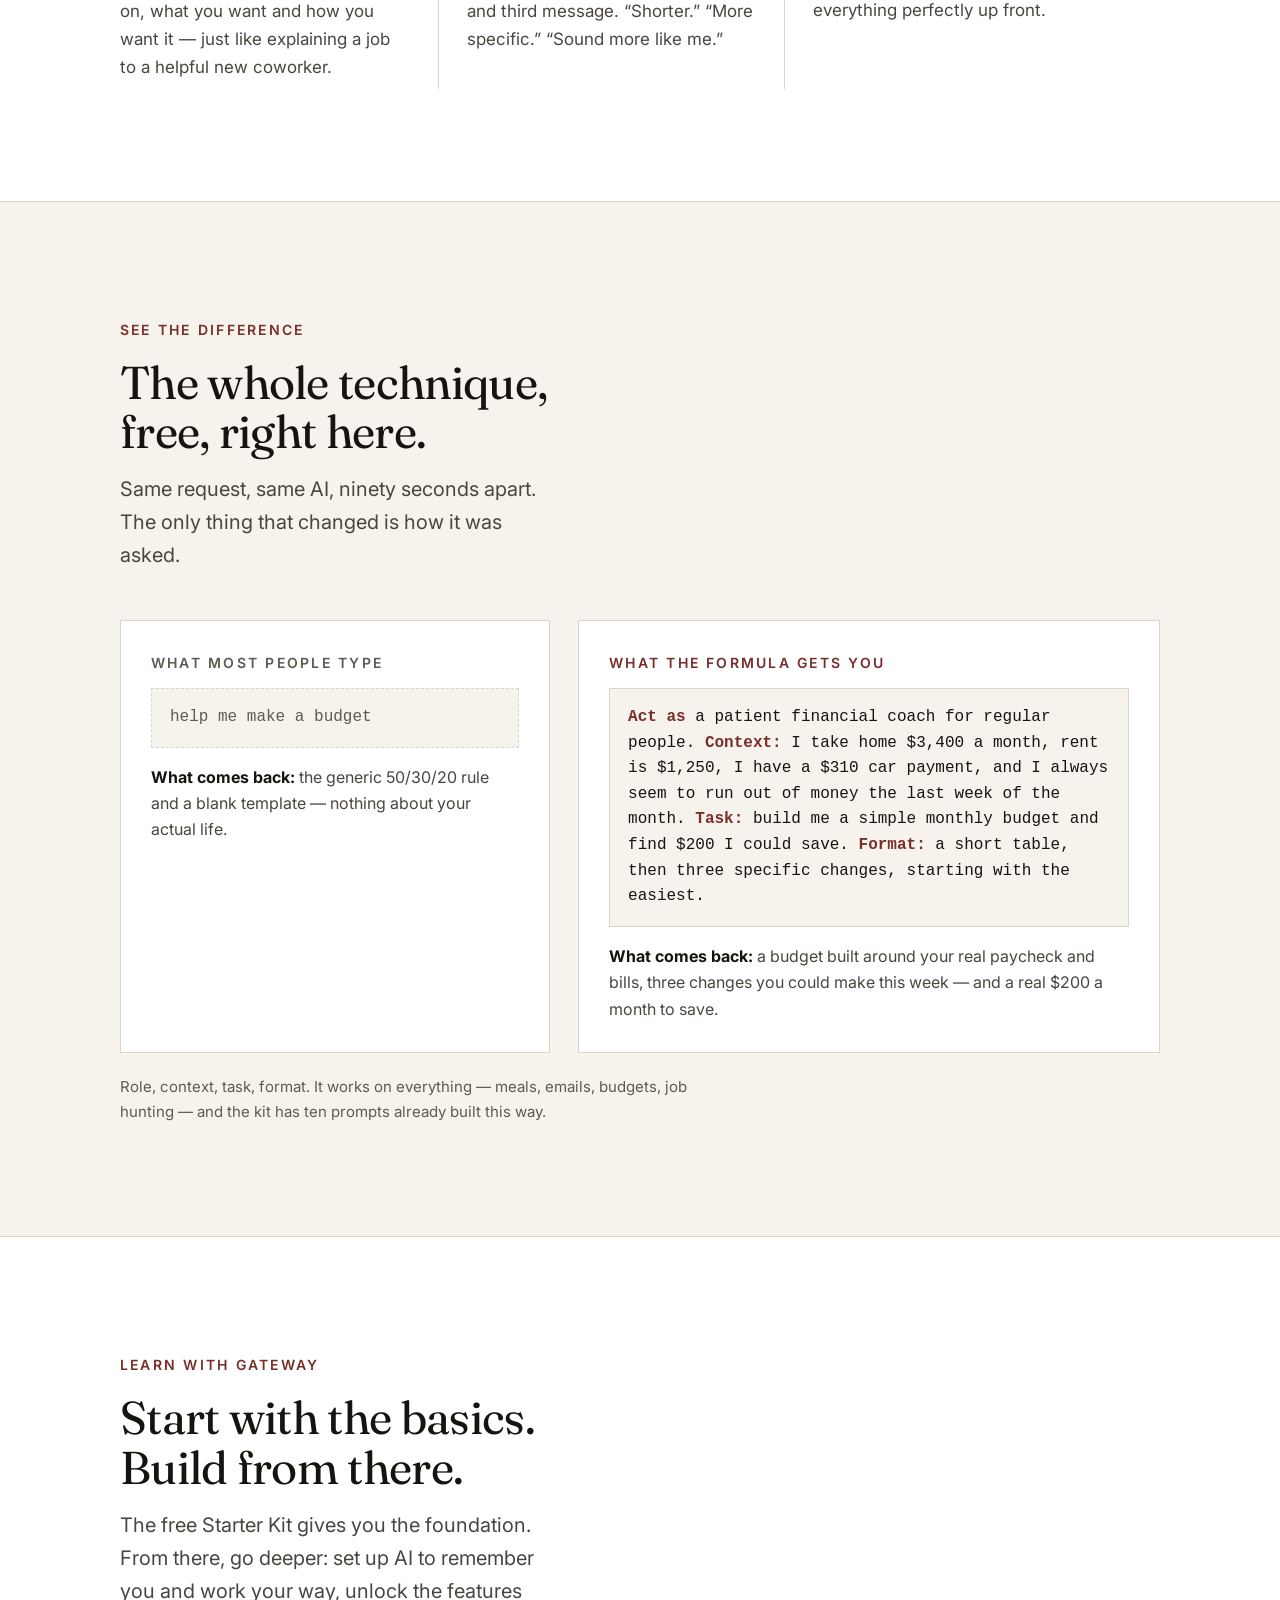
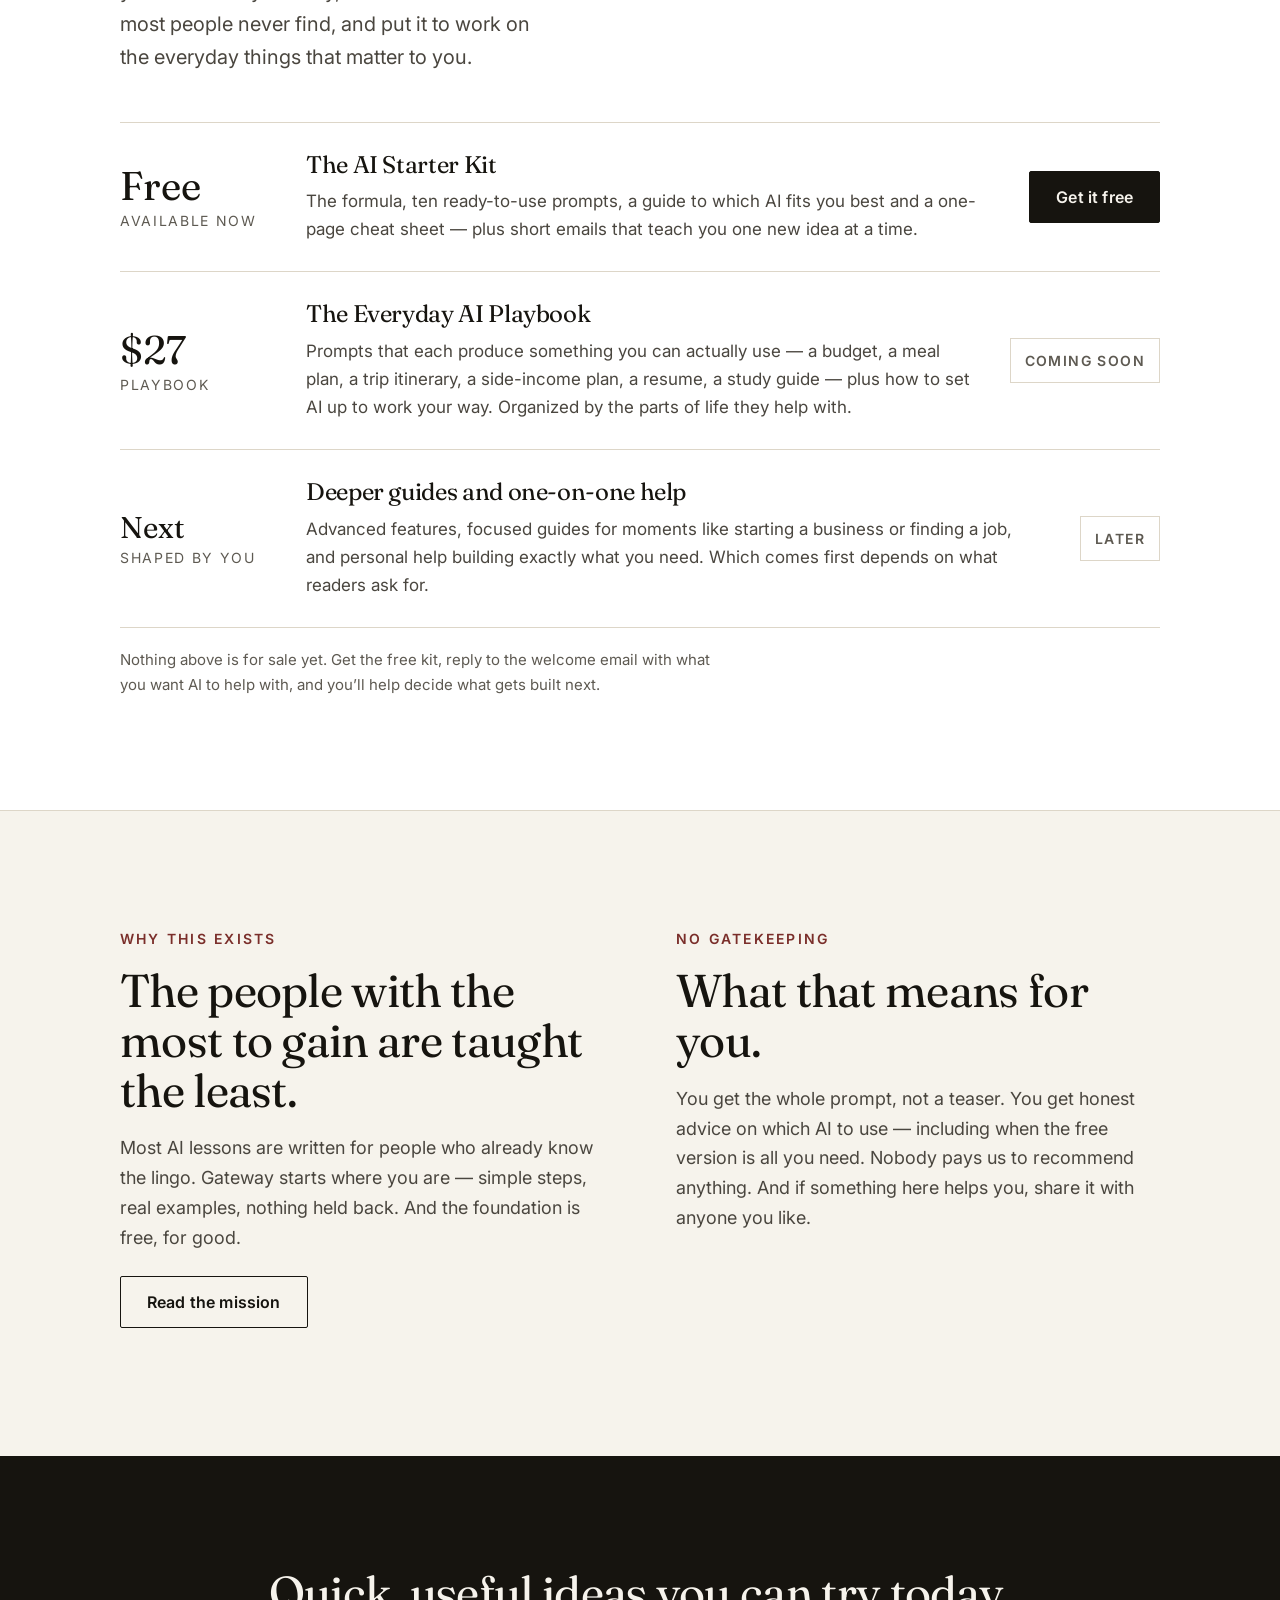
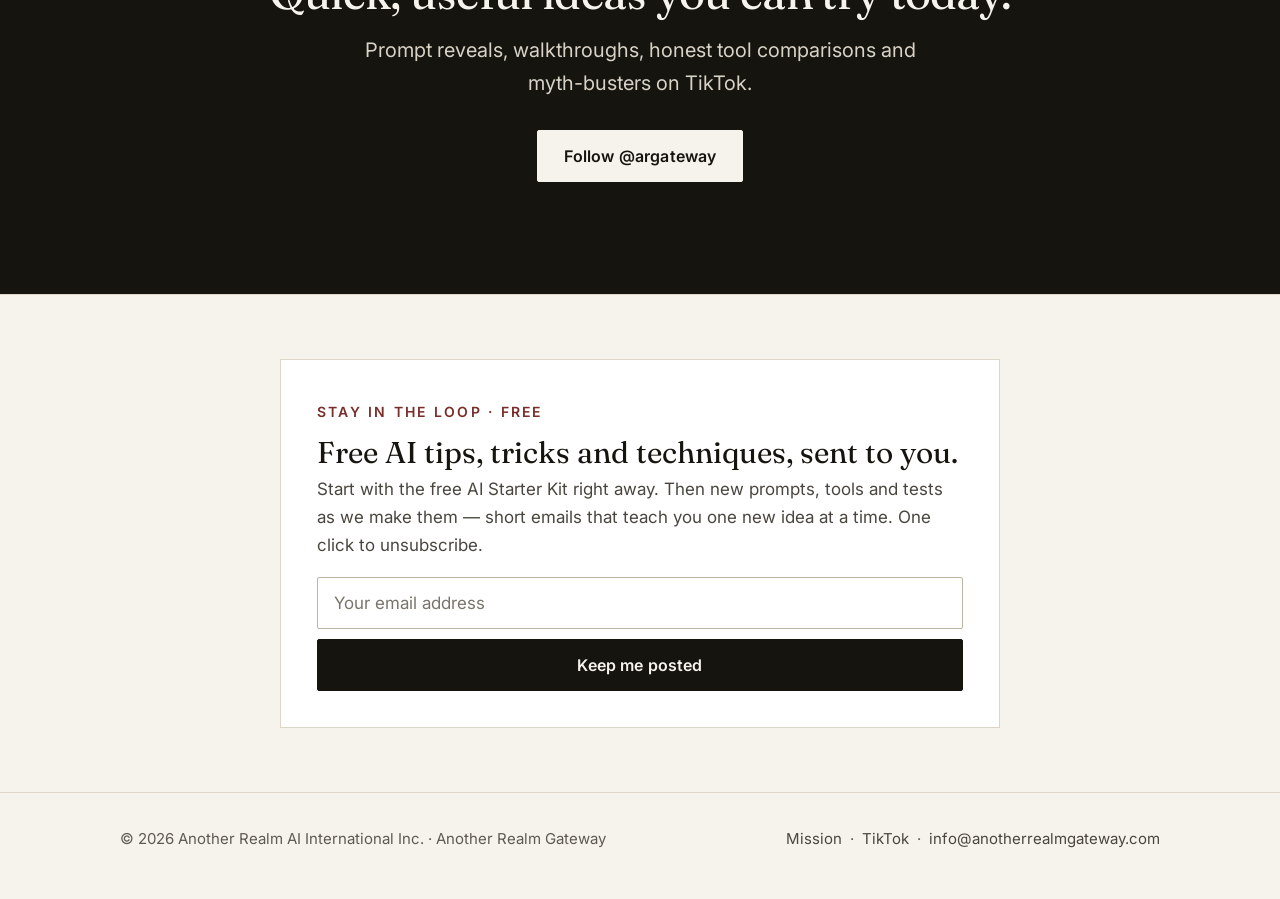
==== commit 5694a13b: "Site-wide consistency pass + 320px fixes" ====
--- a/index.html
+++ b/index.html
@@ -5,9 +5,9 @@
 <meta name="viewport" content="width=device-width, initial-scale=1.0, viewport-fit=cover">
 <meta name="theme-color" content="#F6F3EC">
 <title>Another Realm Gateway — AI, taught properly</title>
-<meta name="description" content="Stop using AI like a search engine. Plain-English AI skills for everyday people, basics to advanced. Get the free AI Starter Kit.">
+<meta name="description" content="Stop using AI like a search engine. Simple, step-by-step AI skills for everyday people, basics to advanced. Get the free AI Starter Kit.">
 <meta property="og:title" content="Another Realm Gateway — AI, taught properly">
-<meta property="og:description" content="Stop using AI like a search engine. Plain-English AI skills for everyday people, basics to advanced. Get the free AI Starter Kit.">
+<meta property="og:description" content="Stop using AI like a search engine. Simple, step-by-step AI skills for everyday people, basics to advanced. Get the free AI Starter Kit.">
 <meta property="og:url" content="https://anotherrealmgateway.com">
 <meta property="og:type" content="website">
 
@@ -33,7 +33,7 @@
     <span class="label">AI for everyday people</span>
     <h1>Stop using AI like a <em class="i">search engine.</em></h1>
     <div class="rule"></div>
-    <p class="lede">It&rsquo;s not a glorified search engine &mdash; it&rsquo;s so much more. AI can plan your week with you, write the hard email, teach you something new and help you build real things, once you know how to ask.</p>
+    <p class="lede">AI is so much more than a place to look things up. It can plan your week with you, write the hard email, teach you something new and help you build real things, once you know how to ask.</p>
     <div class="cta-row">
       <a class="btn" href="#kit">Get the free Starter Kit</a>
       <a class="btn line" href="https://www.tiktok.com/@argateway" target="_blank" rel="noopener">Follow @argateway</a>
@@ -43,7 +43,7 @@
 <span class="label">Free</span>
 <div class="card-title">The AI Starter Kit</div>
 <p class="small">A short, practical guide &mdash; built to be used, not skimmed.</p>
-<ul class="list"><li><span class="n">1</span>The four-part formula that fixes generic answers</li><li><span class="n">2</span>Ten copy-and-paste prompts for everyday life, work and money</li><li><span class="n">3</span>Which of the five big AIs fits you best, and whether you need to pay at all</li><li><span class="n">4</span>A one-page cheat sheet to print and keep</li></ul>
+<ul class="list"><li><span class="n">1</span>The four-part formula that fixes generic answers</li><li><span class="n">2</span>Ten copy-and-paste prompts for everyday life, work and job hunting</li><li><span class="n">3</span>Which of the five big AIs fits you best, and whether you need to pay at all</li><li><span class="n">4</span>A one-page cheat sheet to print and keep</li></ul>
 <form data-lead data-source="web:home" novalidate>
 <label for="email-web:home" class="small" style="position:absolute;left:-9999px">Email address</label>
 <input type="email" id="email-web:home" placeholder="Your email address" autocomplete="email" inputmode="email" required>
@@ -85,7 +85,7 @@
   <p class="lede">The free Starter Kit gives you the foundation. From there, go deeper: set up AI to remember you and work your way, unlock the features most people never find, and put it to work on the everyday things that matter to you.</p></div>
   <div class="ladder">
     <div class="rung"><div class="price">Free<small>Available now</small></div>
-      <div><h3>The AI Starter Kit</h3><p>The formula, ten ready-to-use prompts, a guide to picking the right AI and a one-page cheat sheet &mdash; plus short emails that teach you one new idea at a time.</p></div>
+      <div><h3>The AI Starter Kit</h3><p>The formula, ten ready-to-use prompts, a guide to which AI fits you best and a one-page cheat sheet &mdash; plus short emails that teach you one new idea at a time.</p></div>
       <a class="btn" href="#kit">Get it free</a></div>
     <div class="rung"><div class="price">$27<small>Playbook</small></div>
       <div><h3>The Everyday AI Playbook</h3><p>Prompts that each produce something you can actually use &mdash; a budget, a meal plan, a trip itinerary, a side-income plan, a resume, a study guide &mdash; plus how to set AI up to work your way. Organized by the parts of life they help with.</p></div>
--- a/assets/site.css
+++ b/assets/site.css
@@ -143,6 +143,12 @@
 .nav .short{display:none}
 @media (max-width:880px){.nav .short{display:inline}}
 /* signup band (every page) */
-.band{padding:clamp(40px,6vw,64px) 0;border-top:1px solid var(--rule)}
+.signup{padding:clamp(40px,6vw,64px) 0;border-top:1px solid var(--rule)}
 .bandcard{max-width:720px;margin:0 auto}
 .bandsub{font-size:17px;margin:4px 0 18px}
+/* very small phones (≤360px) */
+@media (max-width:360px){
+  .wordmark{font-size:17px}
+  .btn.sm{padding:0 12px;font-size:14px}
+  .site-head .wrap{gap:10px}
+}
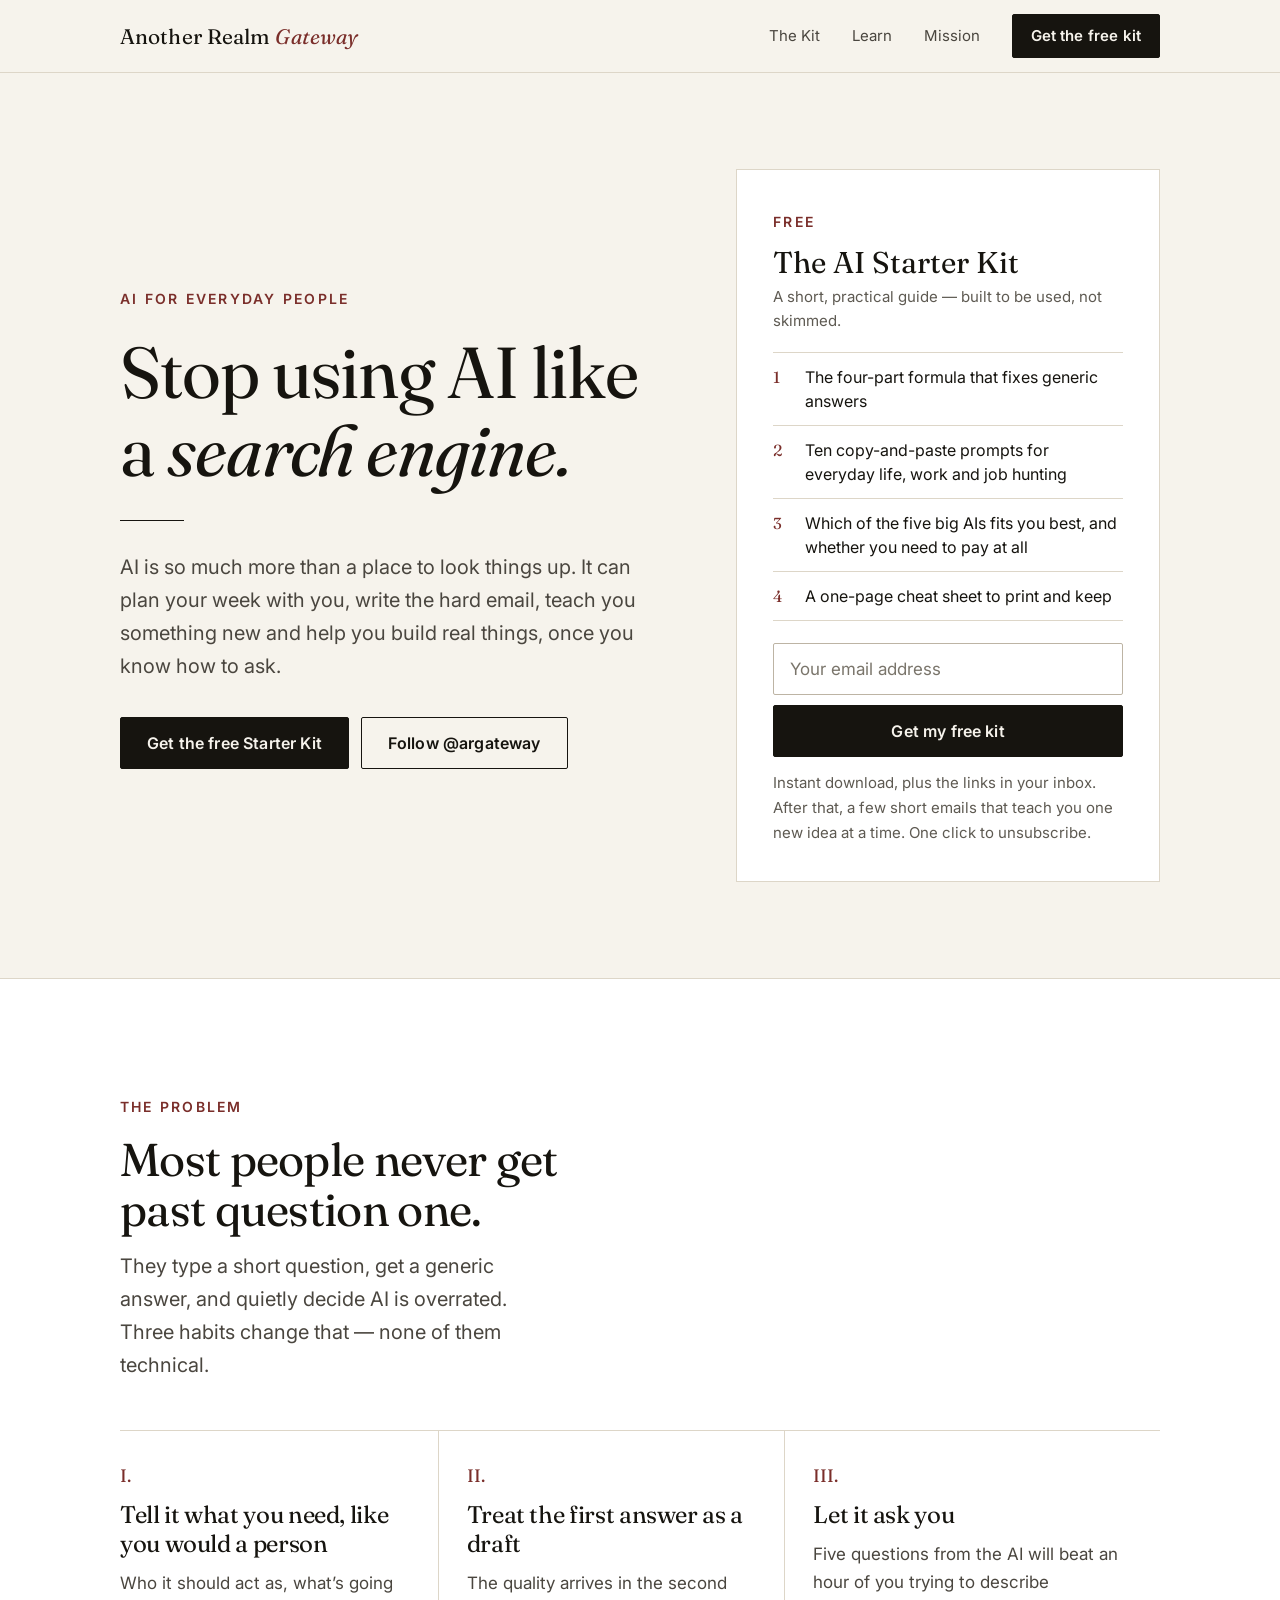
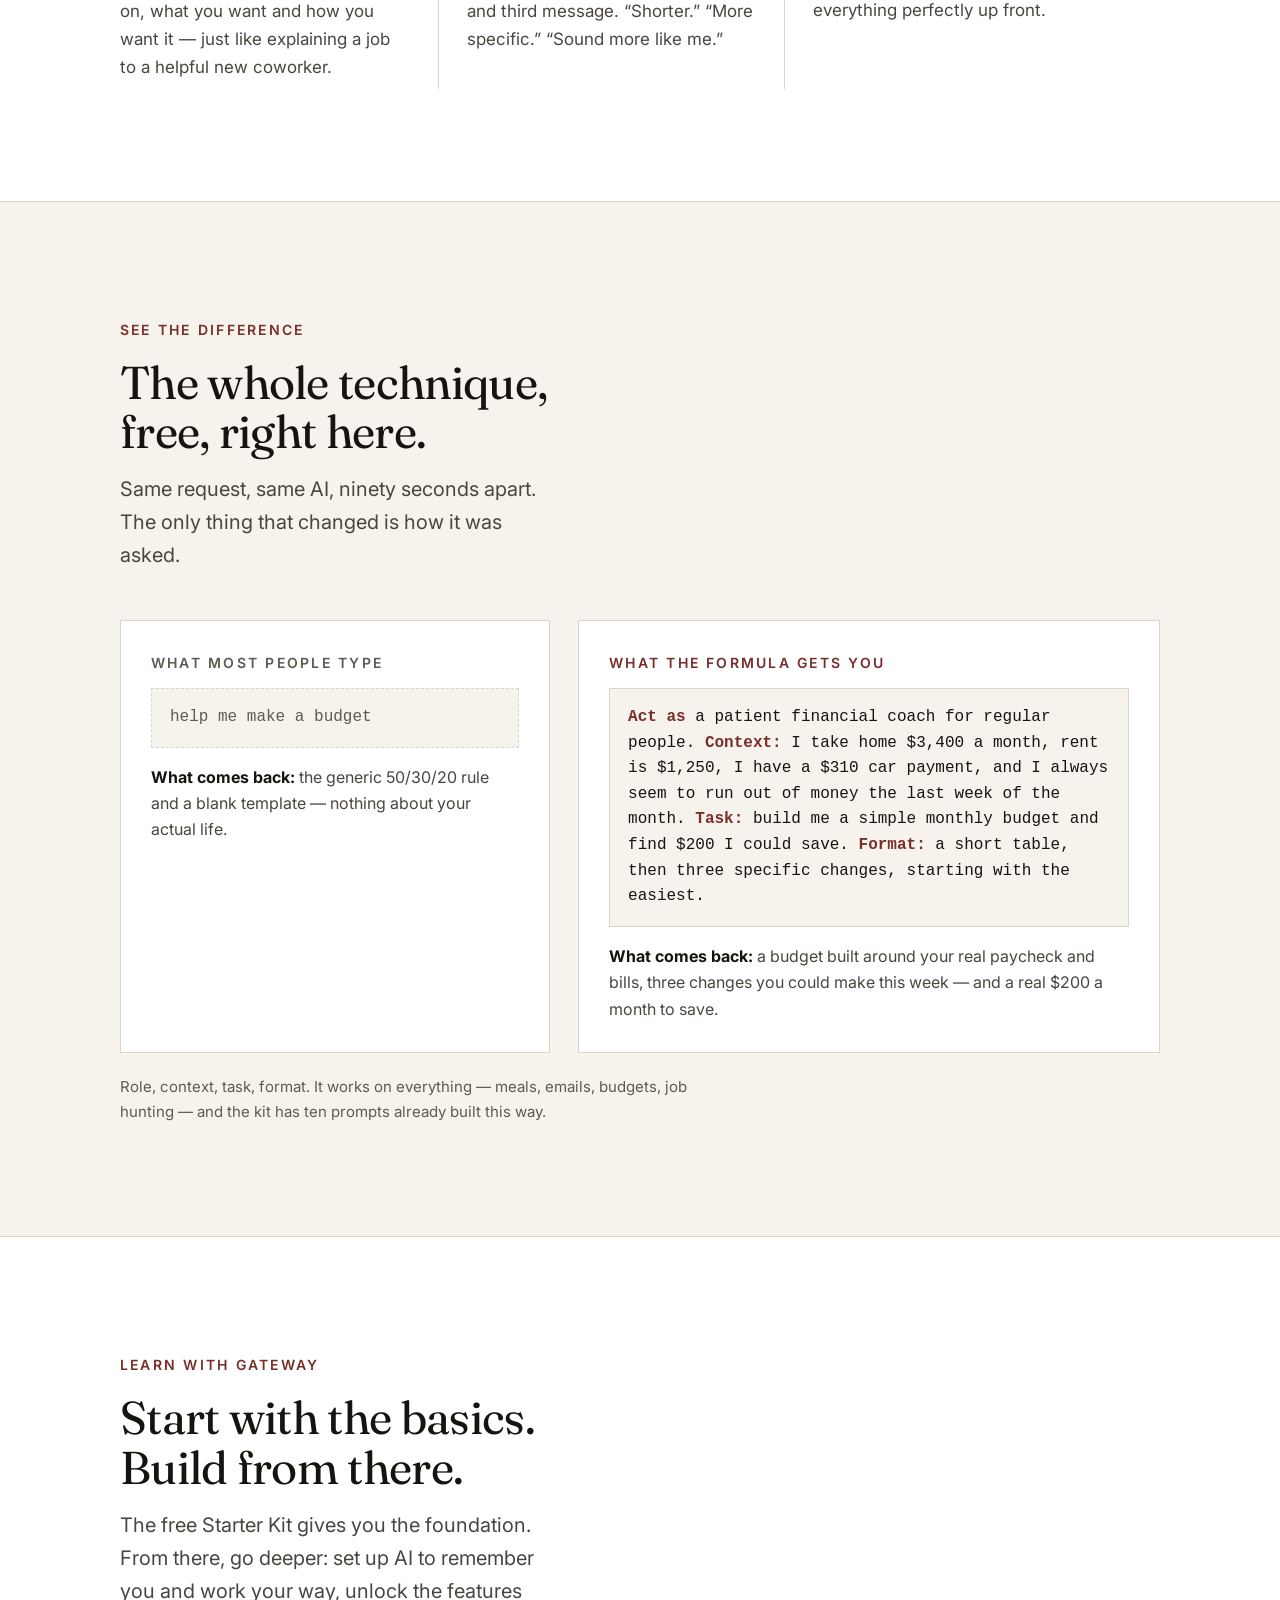
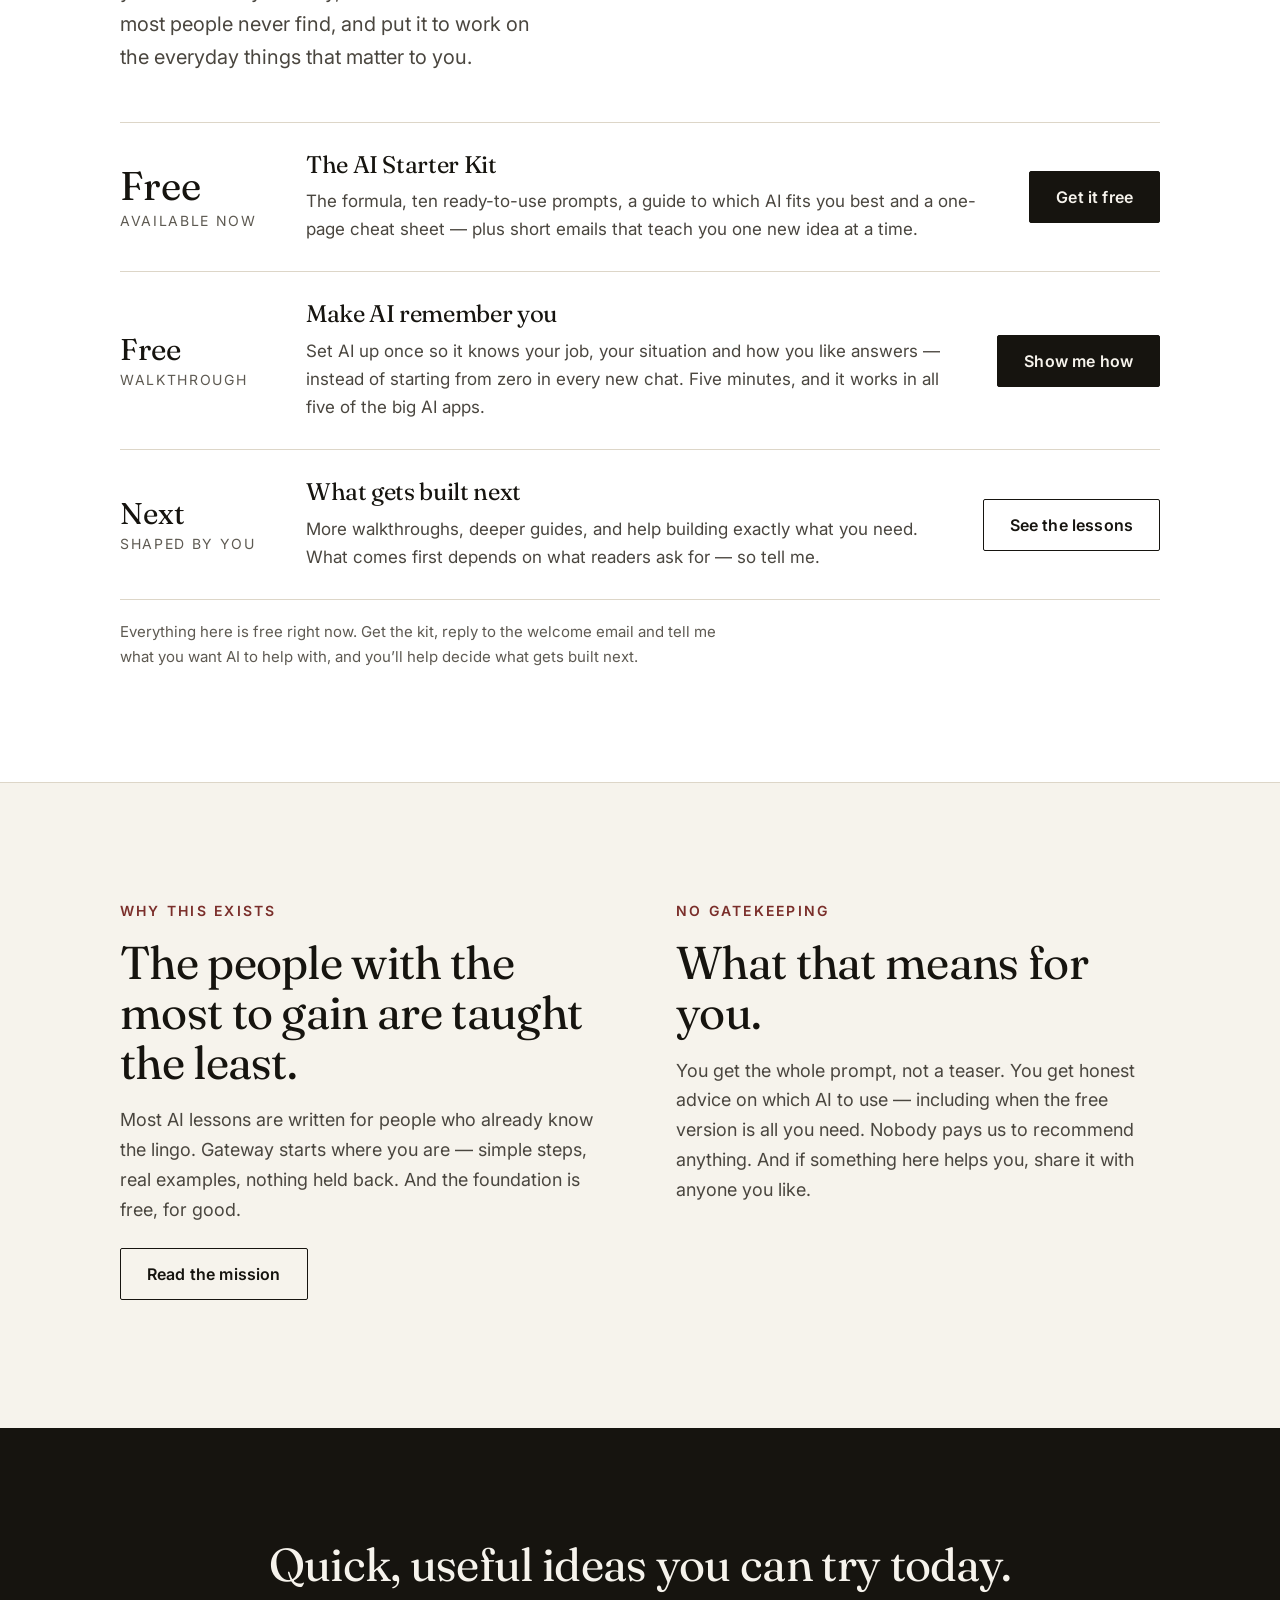
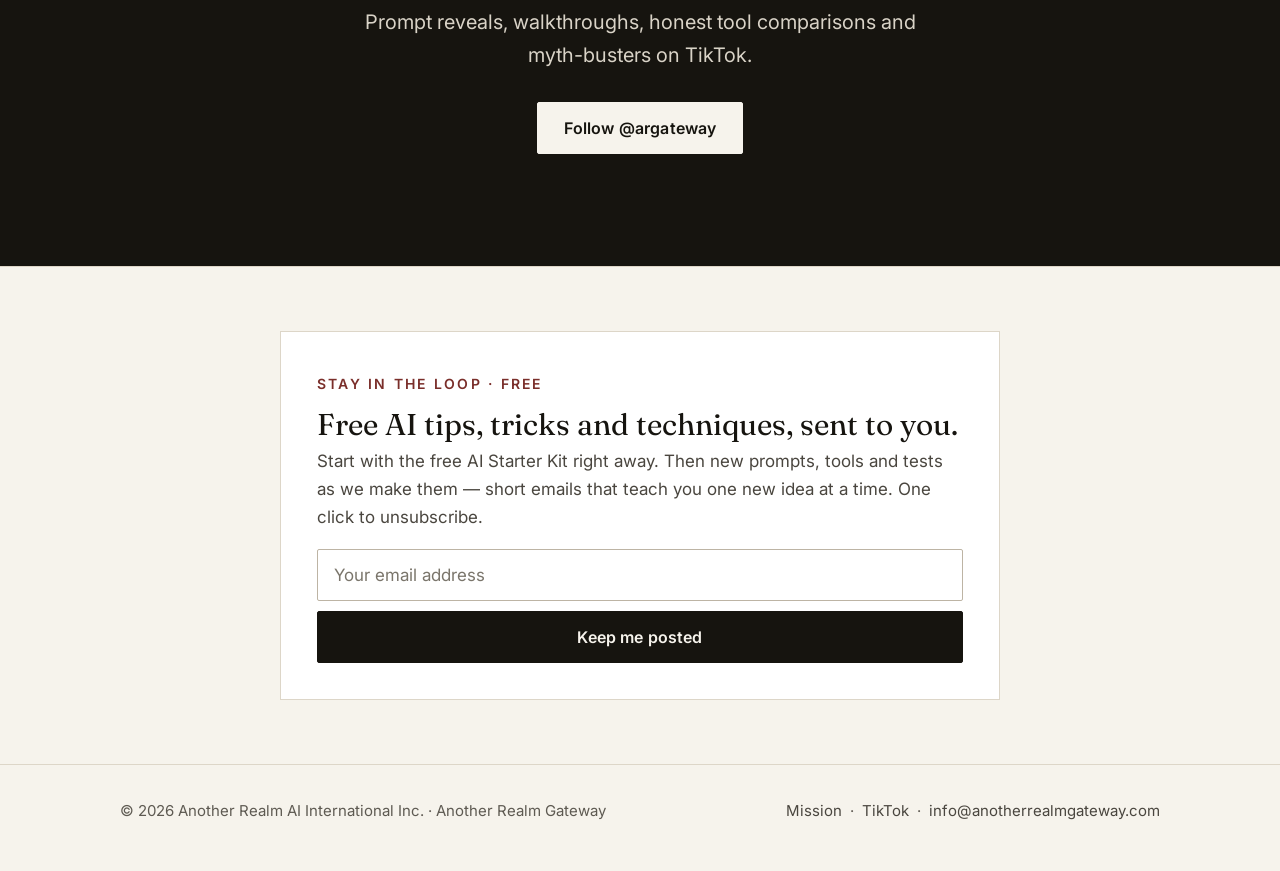
==== commit 6d61e806: "Lessons hub + Lesson 01, free-only ladder, share buttons - Remove paid tiers from the site: $27 Play" ====
--- a/index.html
+++ b/index.html
@@ -23,7 +23,7 @@
 <a class="wordmark" href="/">Another Realm <em>Gateway</em></a>
 <nav class="nav" aria-label="Main">
 <a class="hide-m" href="#kit">The Kit</a>
-<a class="hide-m" href="#learn">Learn</a>
+<a class="hide-m" href="/learn">Learn</a>
 <a class="hide-m" href="/mission">Mission</a>
 <a class="btn sm" href="#kit"><span class="long">Get the free kit</span><span class="short">Free kit</span></a>
 </nav></div></header>
@@ -87,14 +87,14 @@
     <div class="rung"><div class="price">Free<small>Available now</small></div>
       <div><h3>The AI Starter Kit</h3><p>The formula, ten ready-to-use prompts, a guide to which AI fits you best and a one-page cheat sheet &mdash; plus short emails that teach you one new idea at a time.</p></div>
       <a class="btn" href="#kit">Get it free</a></div>
-    <div class="rung"><div class="price">$27<small>Playbook</small></div>
-      <div><h3>The Everyday AI Playbook</h3><p>Prompts that each produce something you can actually use &mdash; a budget, a meal plan, a trip itinerary, a side-income plan, a resume, a study guide &mdash; plus how to set AI up to work your way. Organized by the parts of life they help with.</p></div>
-      <span class="status">Coming soon</span></div>
+    <div class="rung"><div class="price" style="font-size:30px">Free<small>Walkthrough</small></div>
+      <div><h3>Make AI remember you</h3><p>Set AI up once so it knows your job, your situation and how you like answers &mdash; instead of starting from zero in every new chat. Five minutes, and it works in all five of the big AI apps.</p></div>
+      <a class="btn" href="/learn/remember">Show me how</a></div>
     <div class="rung"><div class="price" style="font-size:30px">Next<small>Shaped by you</small></div>
-      <div><h3>Deeper guides and one-on-one help</h3><p>Advanced features, focused guides for moments like starting a business or finding a job, and personal help building exactly what you need. Which comes first depends on what readers ask for.</p></div>
-      <span class="status">Later</span></div>
+      <div><h3>What gets built next</h3><p>More walkthroughs, deeper guides, and help building exactly what you need. What comes first depends on what readers ask for &mdash; so tell me.</p></div>
+      <a class="btn line" href="/learn">See the lessons</a></div>
   </div>
-  <p class="small" style="margin-top:20px">Nothing above is for sale yet. Get the free kit, reply to the welcome email with what you want AI to help with, and you&rsquo;ll help decide what gets built next.</p>
+  <p class="small" style="margin-top:20px">Everything here is free right now. Get the kit, reply to the welcome email and tell me what you want AI to help with, and you&rsquo;ll help decide what gets built next.</p>
 </div></section>
 
 <section><div class="wrap two">
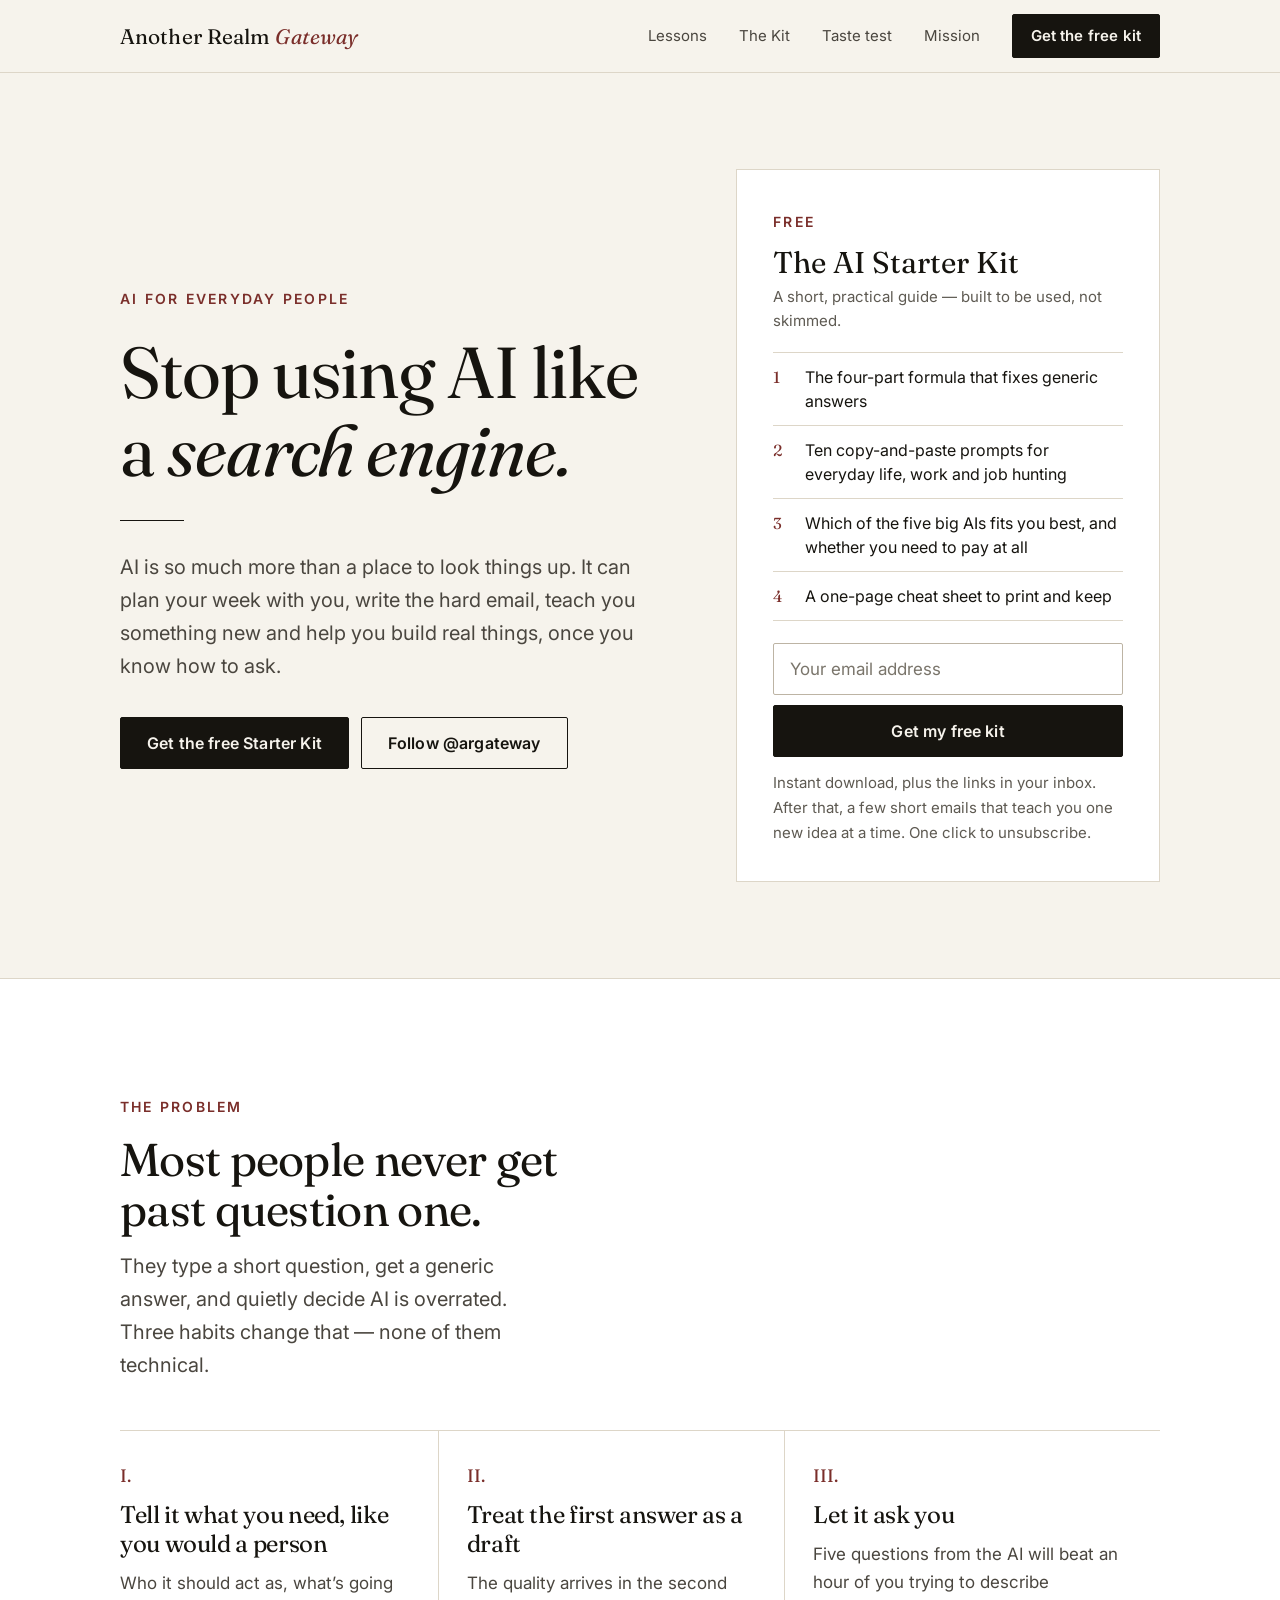
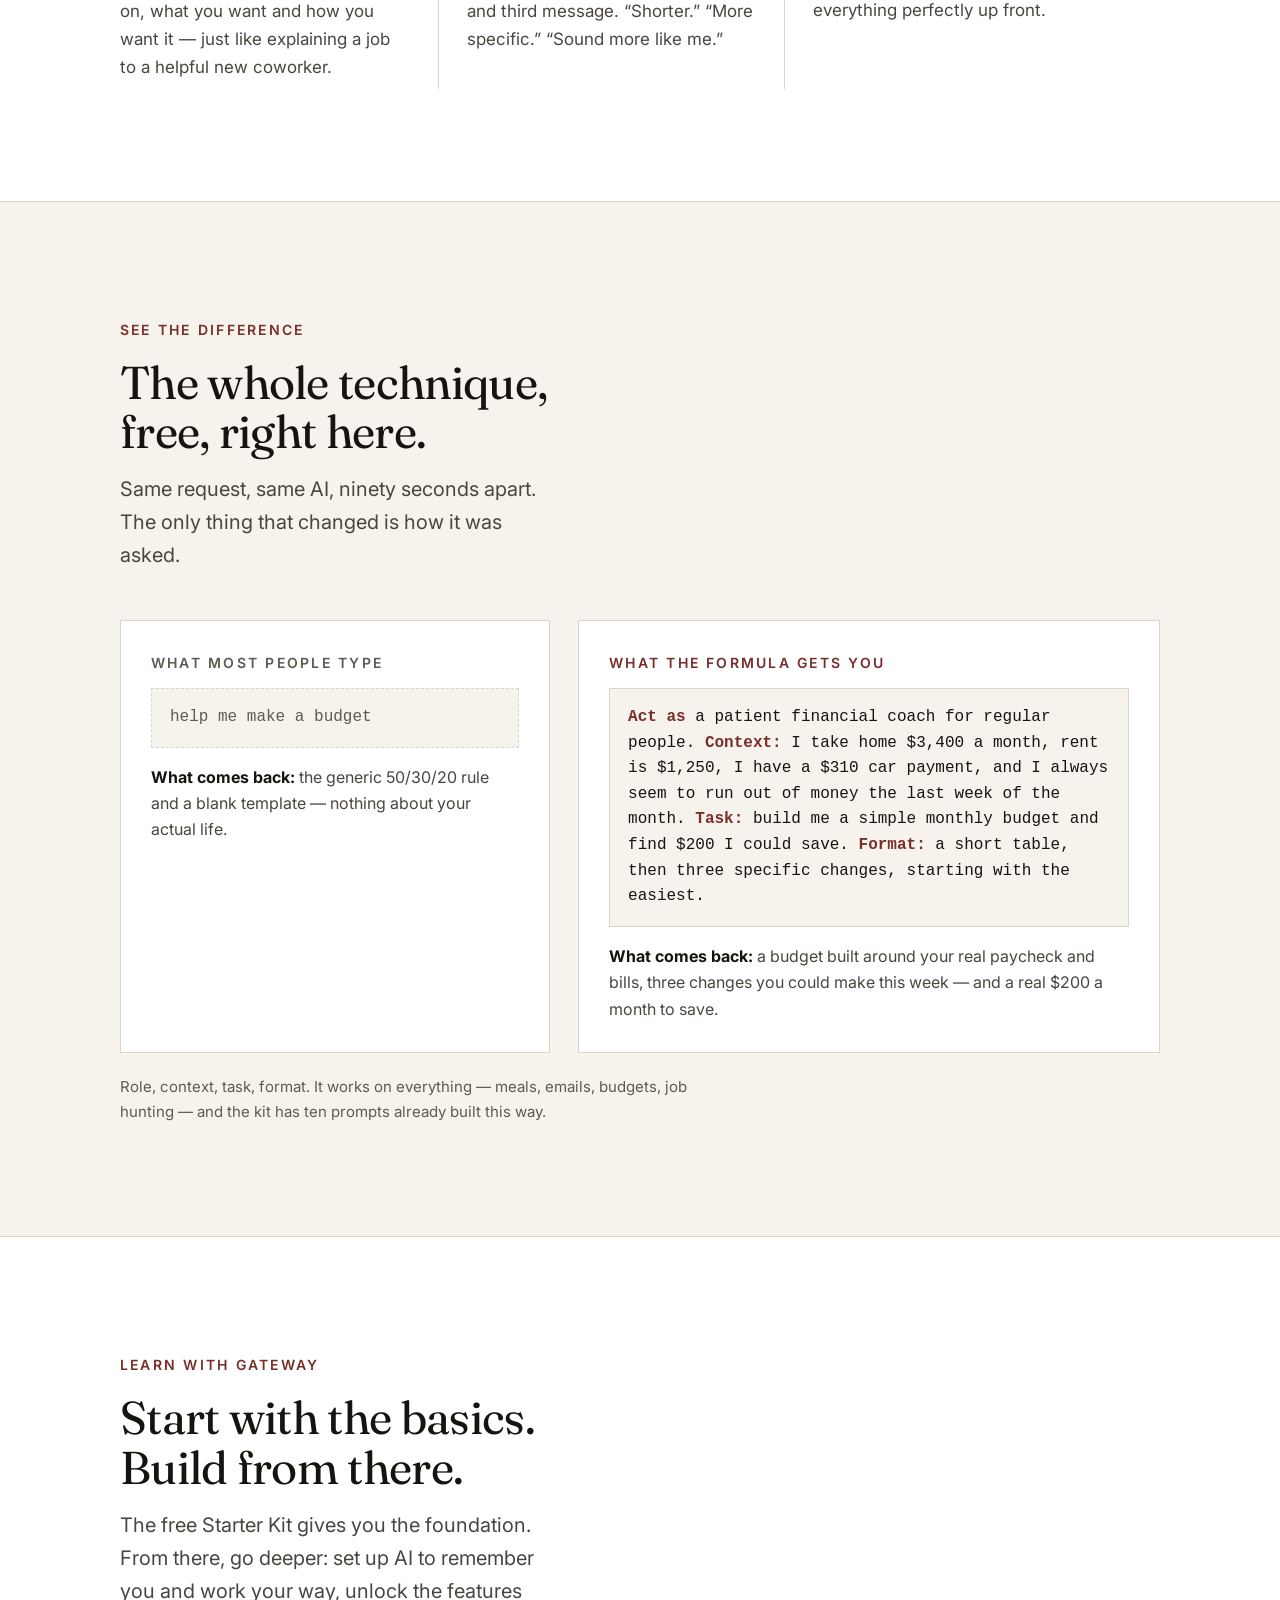
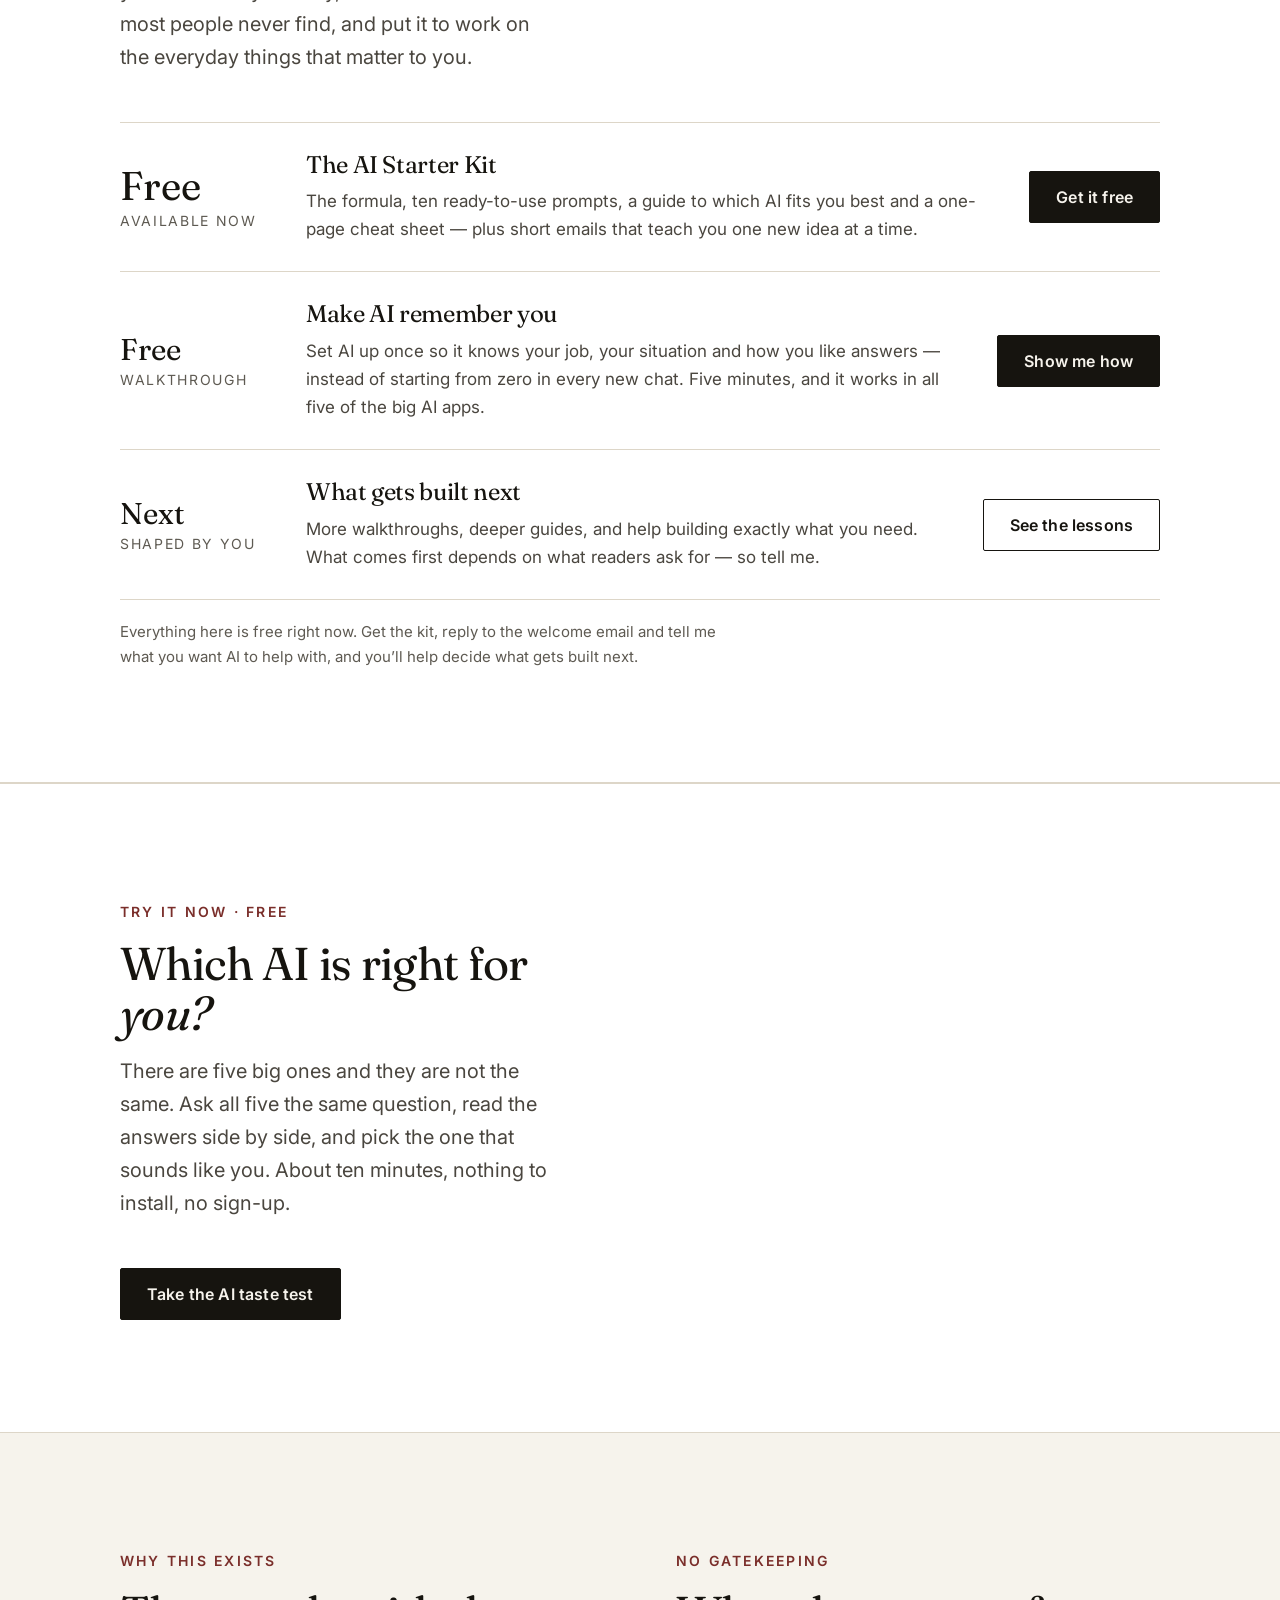
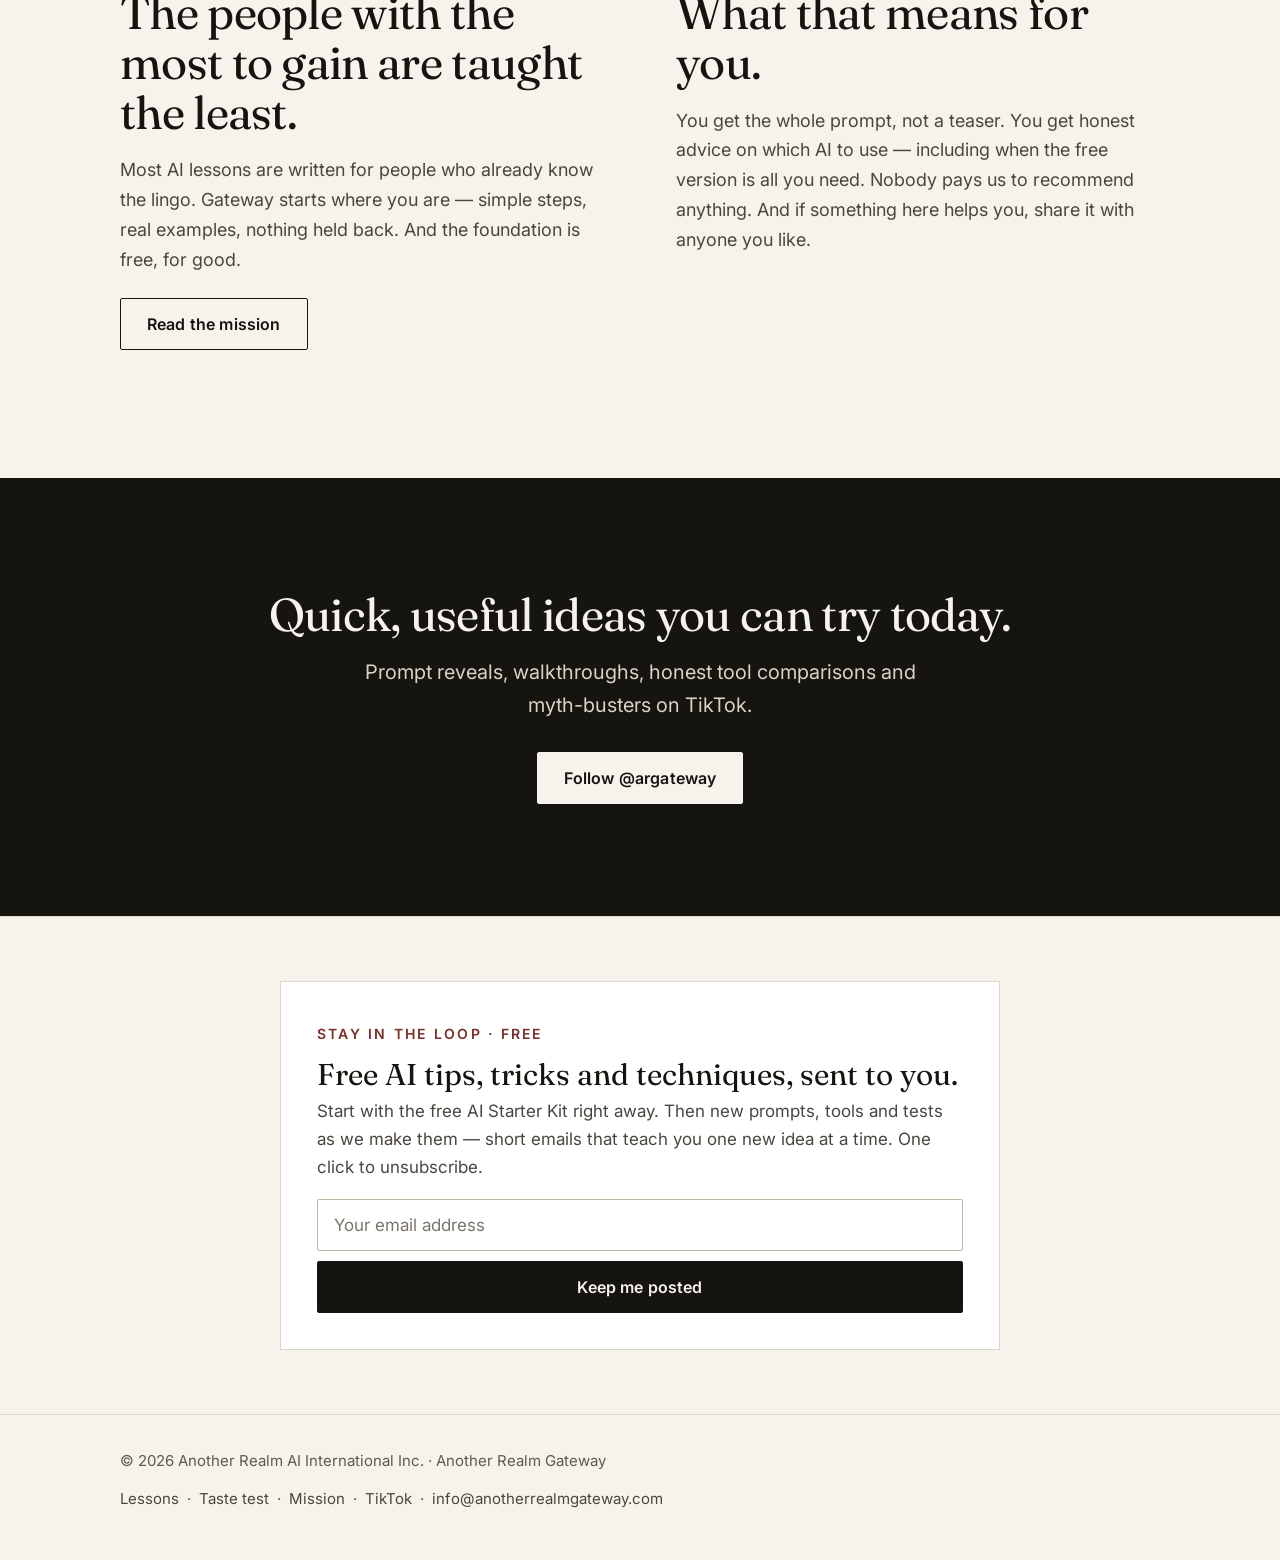
==== commit f047bb97: "Same nav and footer on every page; surface the taste test - The taste test was linked only from the " ====
--- a/index.html
+++ b/index.html
@@ -22,10 +22,11 @@
 <body><header class="site-head"><div class="wrap">
 <a class="wordmark" href="/">Another Realm <em>Gateway</em></a>
 <nav class="nav" aria-label="Main">
-<a class="hide-m" href="#kit">The Kit</a>
-<a class="hide-m" href="/learn">Learn</a>
+<a class="hide-m" href="/learn">Lessons</a>
+<a class="hide-m" href="/#kit">The Kit</a>
+<a class="hide-m" href="/taste-test">Taste test</a>
 <a class="hide-m" href="/mission">Mission</a>
-<a class="btn sm" href="#kit"><span class="long">Get the free kit</span><span class="short">Free kit</span></a>
+<a class="btn sm" href="/#kit"><span class="long">Get the free kit</span><span class="short">Free kit</span></a>
 </nav></div></header>
 <main>
 <section class="hero" style="padding:0"><div class="wrap">
@@ -97,6 +98,12 @@
   <p class="small" style="margin-top:20px">Everything here is free right now. Get the kit, reply to the welcome email and tell me what you want AI to help with, and you&rsquo;ll help decide what gets built next.</p>
 </div></section>
 
+<section class="band"><div class="wrap">
+  <div class="sec-head"><span class="label">Try it now &middot; Free</span><h2>Which AI is right for <em class="i">you?</em></h2>
+  <p class="lede">There are five big ones and they are not the same. Ask all five the same question, read the answers side by side, and pick the one that sounds like you. About ten minutes, nothing to install, no sign-up.</p></div>
+  <p style="margin-top:6px"><a class="btn" href="/taste-test">Take the AI taste test</a></p>
+</div></section>
+
 <section><div class="wrap two">
   <div><span class="label">Why this exists</span><h2 style="margin-top:14px">The people with the most to gain are taught the least.</h2>
     <p>Most AI lessons are written for people who already know the lingo. Gateway starts where you are &mdash; simple steps, real examples, nothing held back. And the foundation is free, for good.</p>
@@ -126,5 +133,4 @@
 </main>
 <footer class="site-foot"><div class="wrap">
 <span>© <span id="yr">2026</span> Another Realm AI International Inc. · Another Realm Gateway</span>
-<span><a href="/mission">Mission</a> &nbsp;·&nbsp; <a href="https://www.tiktok.com/@argateway" target="_blank" rel="noopener">TikTok</a> &nbsp;·&nbsp; <a href="mailto:info@anotherrealmgateway.com">info@anotherrealmgateway.com</a></span>
-</div></footer><script src="/assets/lead.js" defer></script></body></html>+<span><a href="/learn">Lessons</a> &nbsp;&middot;&nbsp; <a href="/taste-test">Taste test</a> &nbsp;&middot;&nbsp; <a href="/mission">Mission</a> &nbsp;&middot;&nbsp; <a href="https://www.tiktok.com/@argateway" target="_blank" rel="noopener">TikTok</a> &nbsp;&middot;&nbsp; <a href="mailto:info@anotherrealmgateway.com">info@anotherrealmgateway.com</a></span></div></footer><script src="/assets/lead.js" defer></script></body></html>
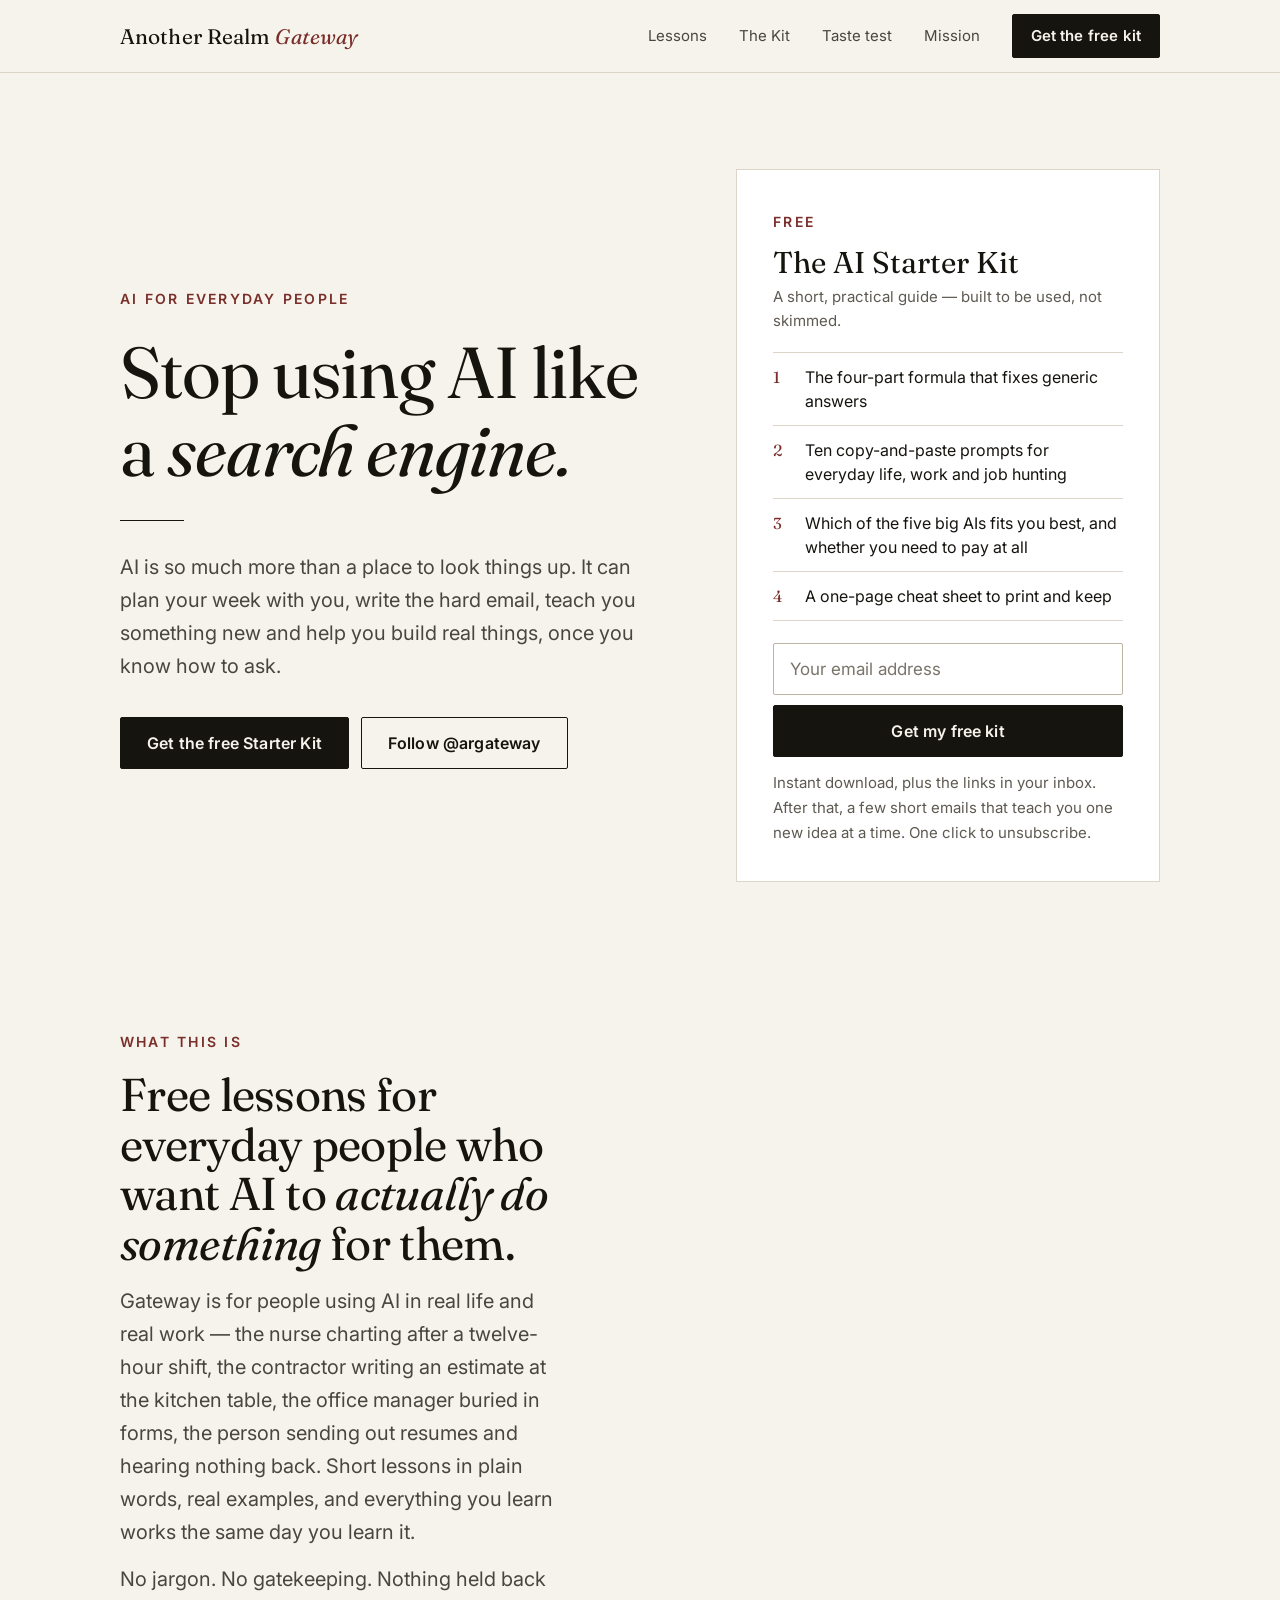
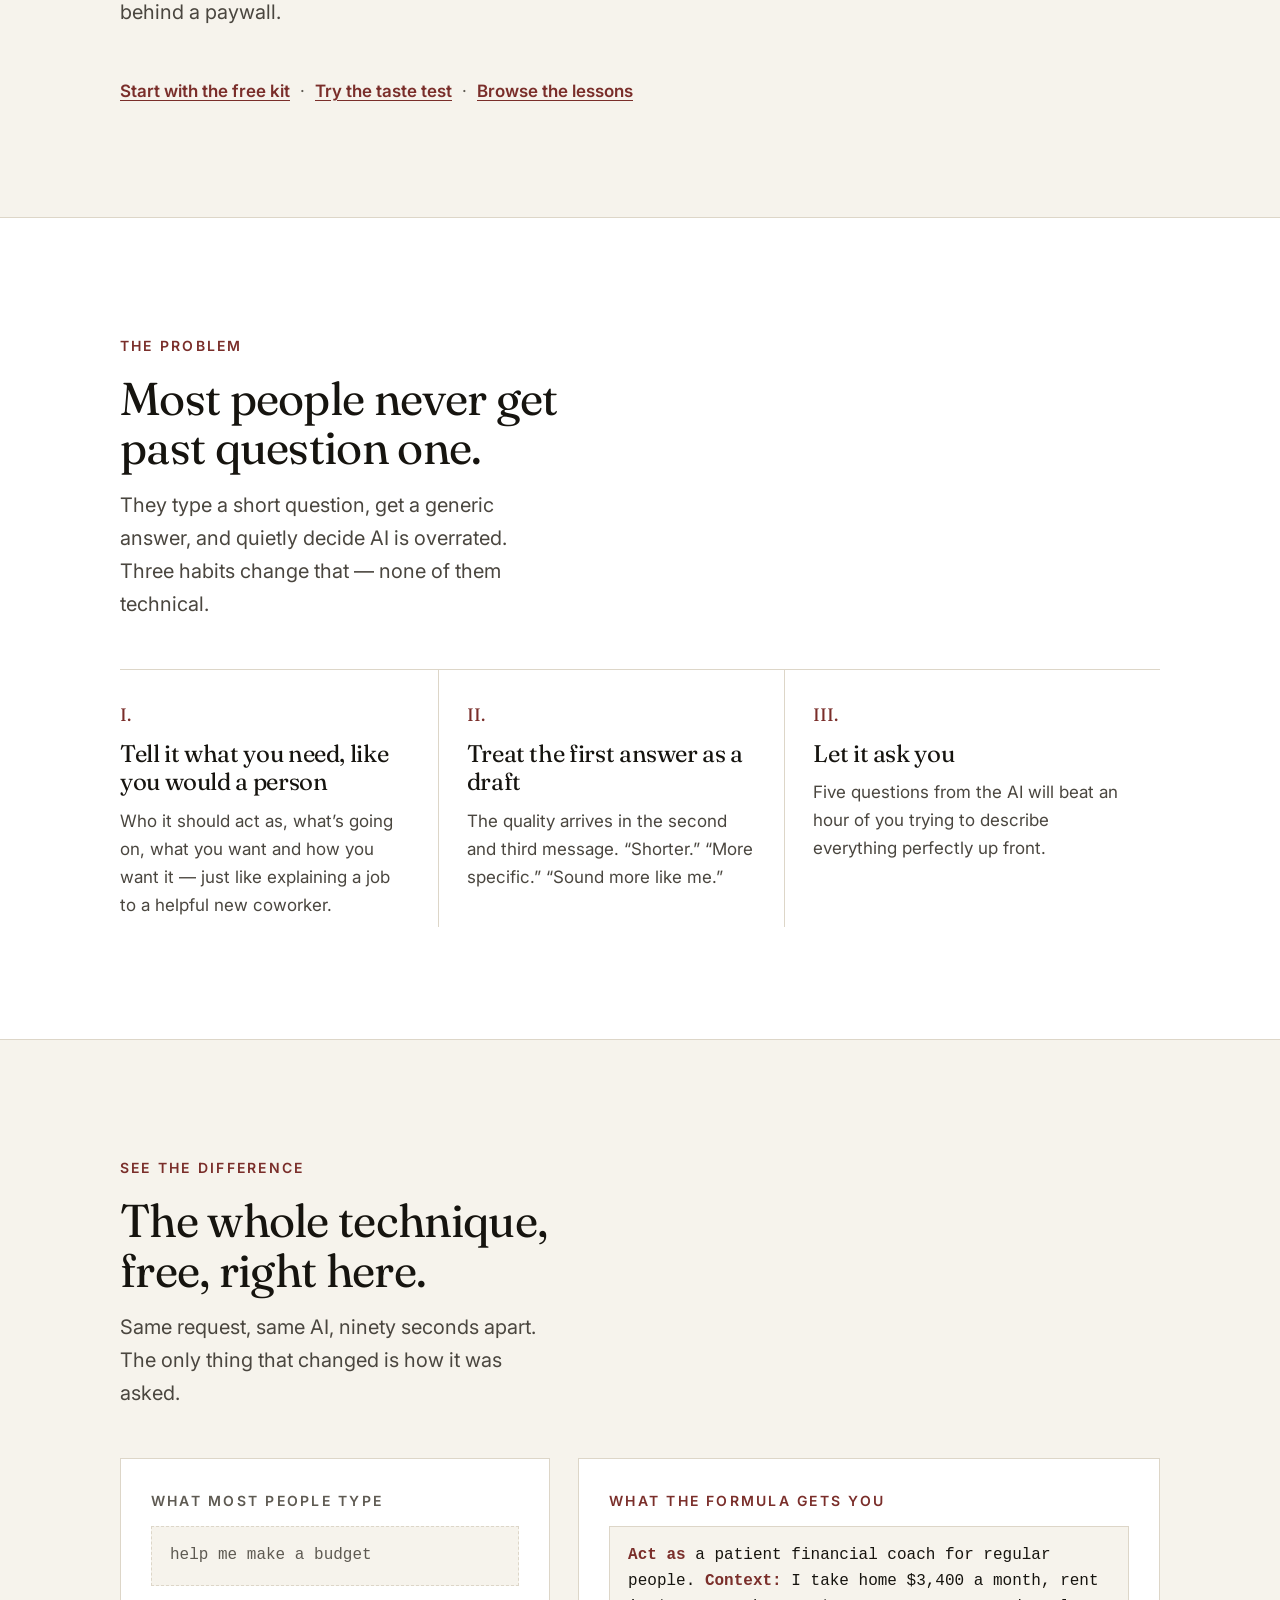
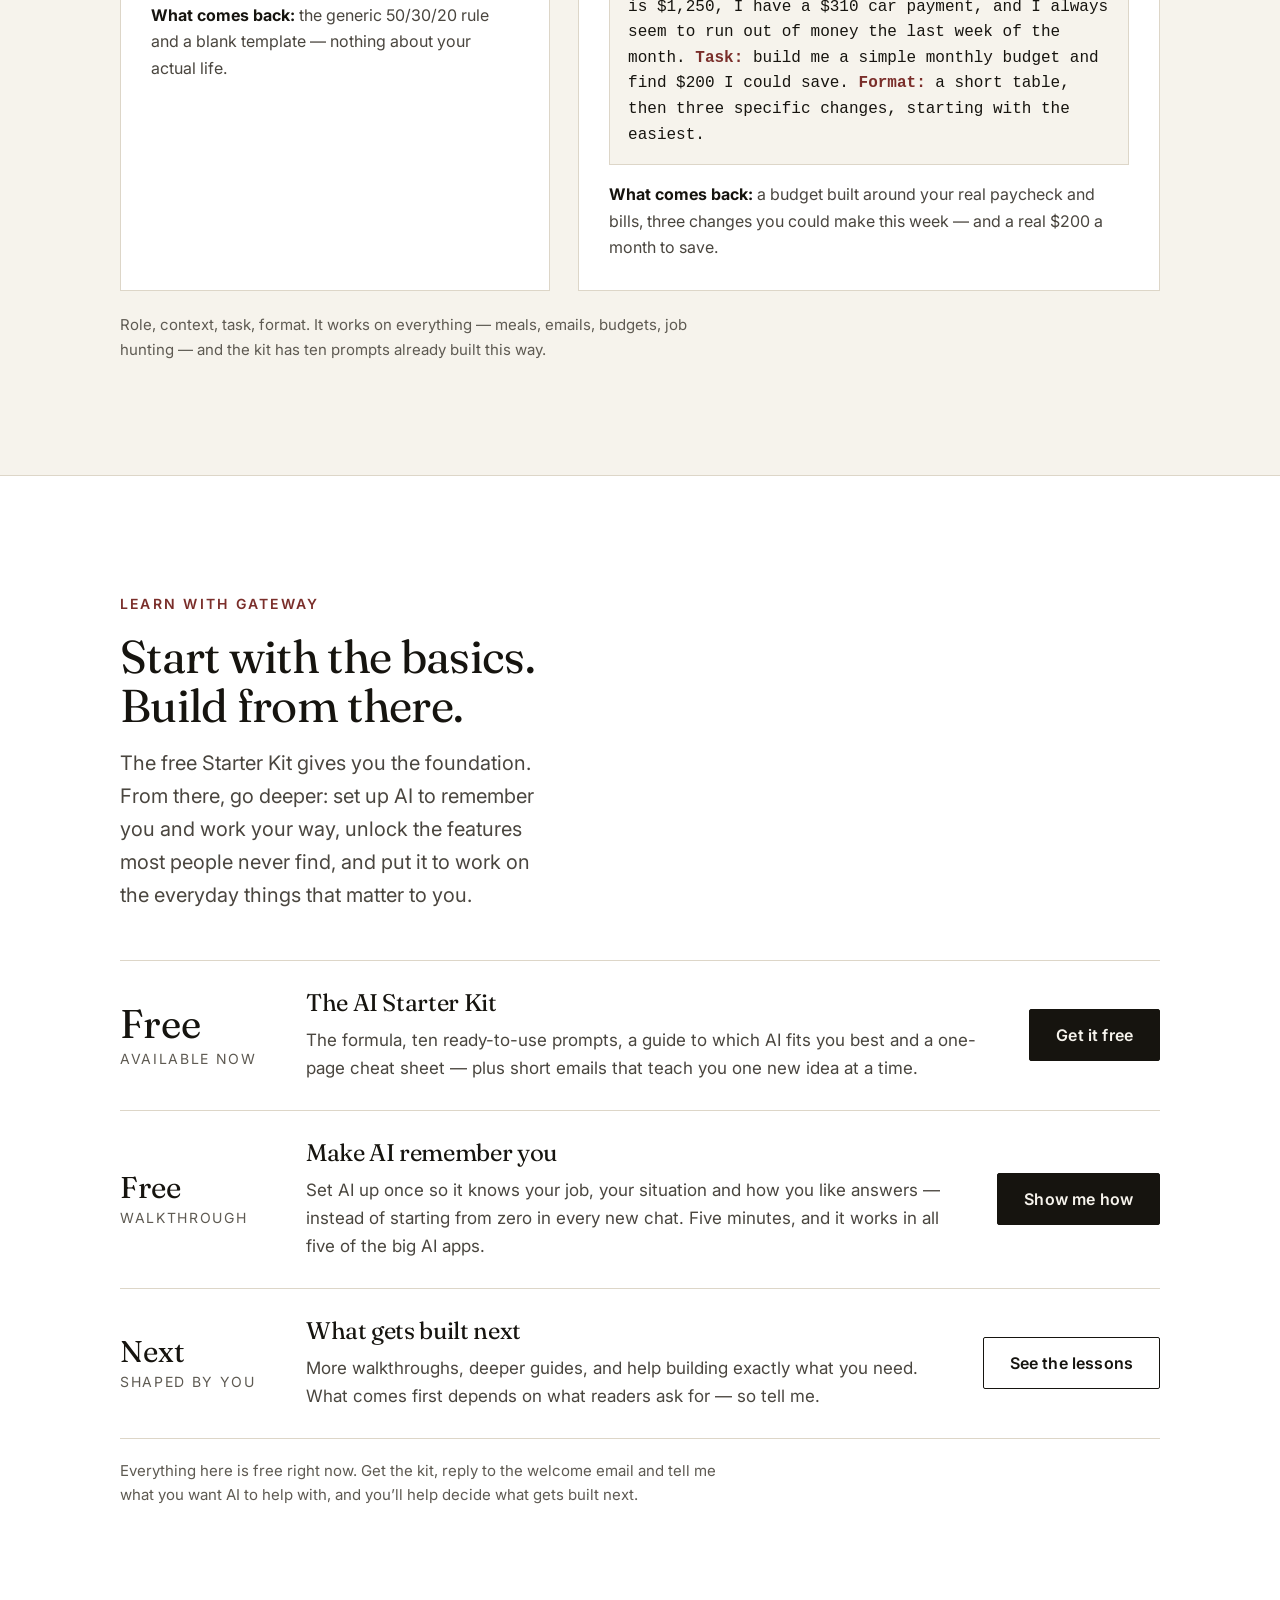
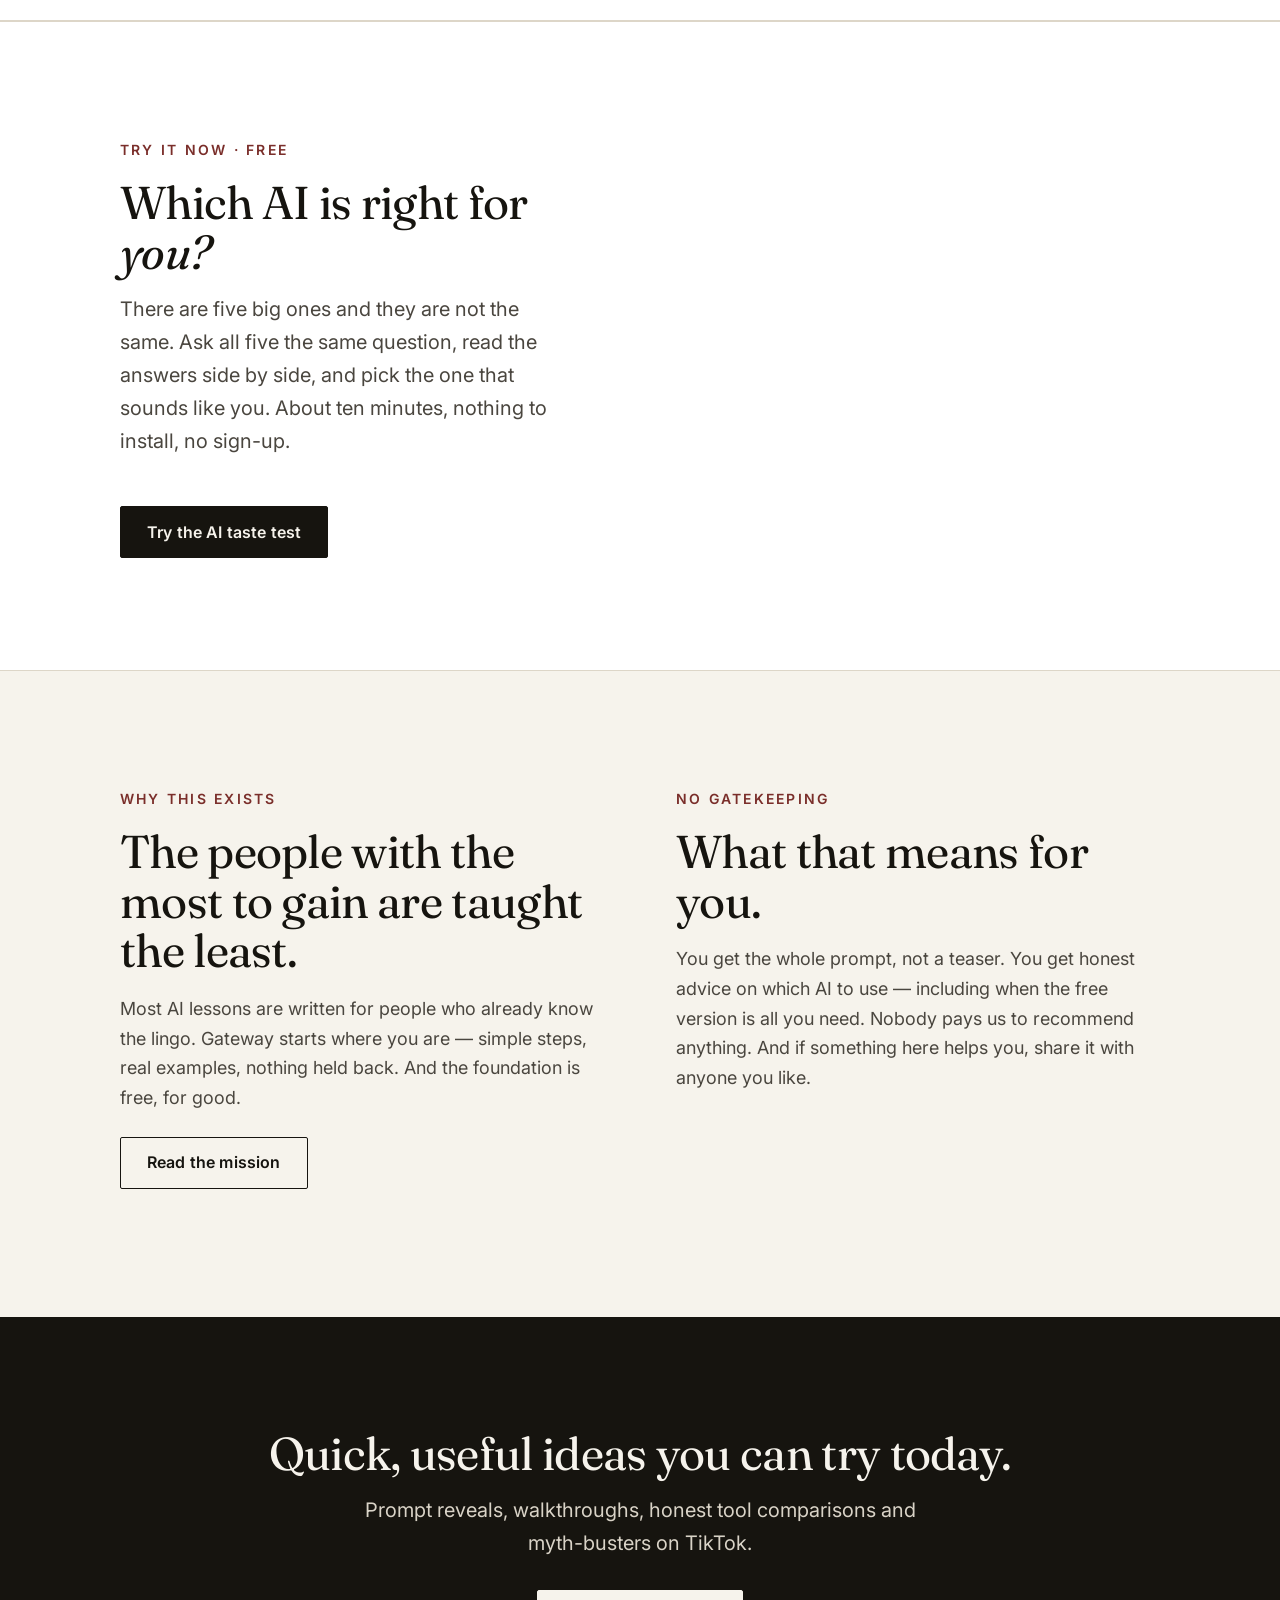
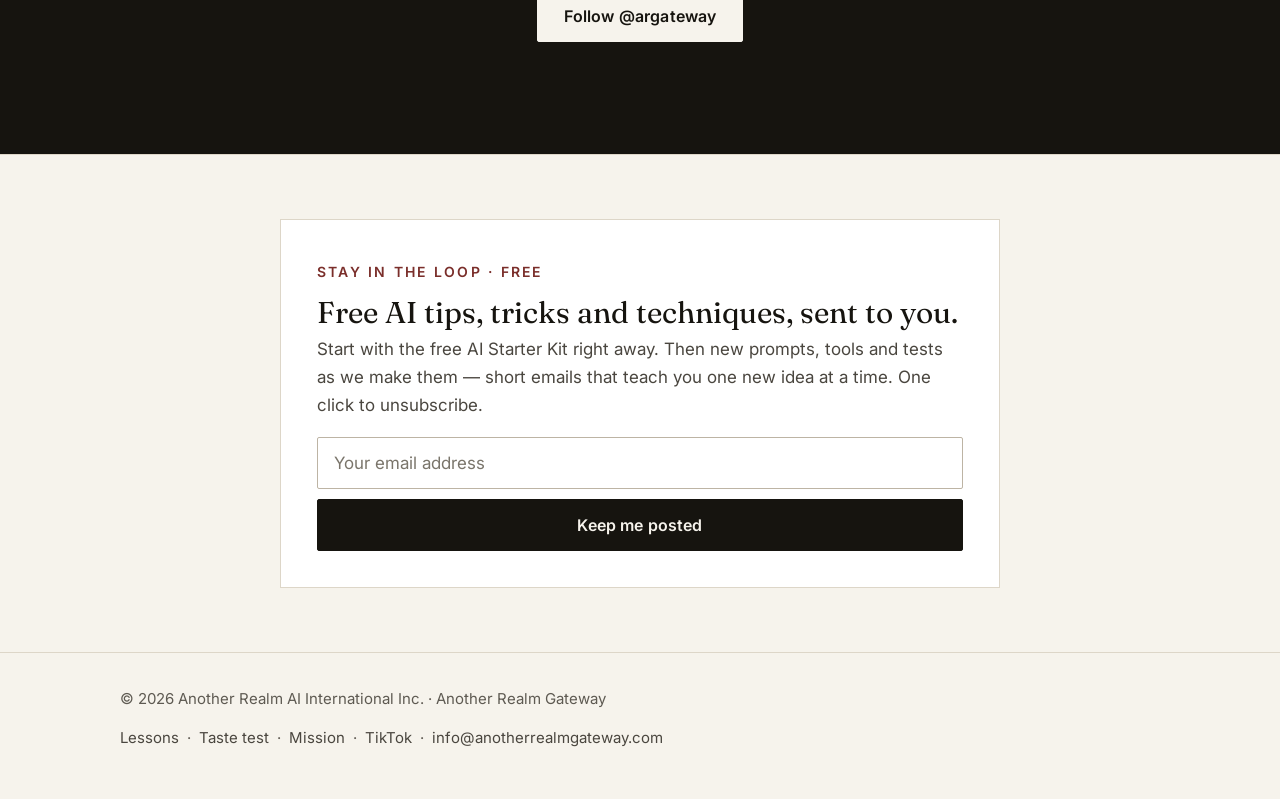
==== commit 7d241c06: "Mobile menu, home-page explainer, 'Try the taste test' - Phones had no navigation at all: nav links " ====
--- a/index.html
+++ b/index.html
@@ -21,13 +21,21 @@
 </head>
 <body><header class="site-head"><div class="wrap">
 <a class="wordmark" href="/">Another Realm <em>Gateway</em></a>
+<button class="menu-btn" type="button" aria-expanded="false" aria-controls="mnav" aria-label="Menu"><span></span></button>
 <nav class="nav" aria-label="Main">
 <a class="hide-m" href="/learn">Lessons</a>
 <a class="hide-m" href="/#kit">The Kit</a>
 <a class="hide-m" href="/taste-test">Taste test</a>
 <a class="hide-m" href="/mission">Mission</a>
 <a class="btn sm" href="/#kit"><span class="long">Get the free kit</span><span class="short">Free kit</span></a>
-</nav></div></header>
+</nav></div>
+<div class="mobile-nav" id="mnav"><div class="wrap">
+<a href="/learn">Lessons</a>
+<a href="/#kit">The Kit</a>
+<a href="/taste-test">Taste test</a>
+<a href="/mission">Mission</a>
+</div></div>
+</header>
 <main>
 <section class="hero" style="padding:0"><div class="wrap">
   <div>
@@ -55,6 +63,14 @@
 <div class="msg err" role="alert"></div>
 <p class="small" style="margin-top:14px">Instant download, plus the links in your inbox. After that, a few short emails that teach you one new idea at a time. One click to unsubscribe.</p>
 </div>
+</div></section>
+
+<section style="padding-top:clamp(30px,5vw,48px)"><div class="wrap">
+  <div class="sec-head"><span class="label">What this is</span>
+  <h2>Free lessons for everyday people who want AI to <em class="i">actually do something</em> for them.</h2>
+  <p class="lede">Gateway is for people using AI in real life and real work &mdash; the nurse charting after a twelve-hour shift, the contractor writing an estimate at the kitchen table, the office manager buried in forms, the person sending out resumes and hearing nothing back. Short lessons in plain words, real examples, and everything you learn works the same day you learn it.</p>
+  <p class="lede" style="margin-top:14px">No jargon. No gatekeeping. Nothing held back behind a paywall.</p></div>
+  <p class="small" style="margin-top:4px;font-size:17px"><a href="/#kit" style="color:var(--accent);font-weight:600">Start with the free kit</a> &nbsp;&middot;&nbsp; <a href="/taste-test" style="color:var(--accent);font-weight:600">Try the taste test</a> &nbsp;&middot;&nbsp; <a href="/learn" style="color:var(--accent);font-weight:600">Browse the lessons</a></p>
 </div></section>
 
 <section class="band"><div class="wrap">
@@ -101,7 +117,7 @@
 <section class="band"><div class="wrap">
   <div class="sec-head"><span class="label">Try it now &middot; Free</span><h2>Which AI is right for <em class="i">you?</em></h2>
   <p class="lede">There are five big ones and they are not the same. Ask all five the same question, read the answers side by side, and pick the one that sounds like you. About ten minutes, nothing to install, no sign-up.</p></div>
-  <p style="margin-top:6px"><a class="btn" href="/taste-test">Take the AI taste test</a></p>
+  <p style="margin-top:6px"><a class="btn" href="/taste-test">Try the AI taste test</a></p>
 </div></section>
 
 <section><div class="wrap two">
@@ -133,4 +149,5 @@
 </main>
 <footer class="site-foot"><div class="wrap">
 <span>© <span id="yr">2026</span> Another Realm AI International Inc. · Another Realm Gateway</span>
-<span><a href="/learn">Lessons</a> &nbsp;&middot;&nbsp; <a href="/taste-test">Taste test</a> &nbsp;&middot;&nbsp; <a href="/mission">Mission</a> &nbsp;&middot;&nbsp; <a href="https://www.tiktok.com/@argateway" target="_blank" rel="noopener">TikTok</a> &nbsp;&middot;&nbsp; <a href="mailto:info@anotherrealmgateway.com">info@anotherrealmgateway.com</a></span></div></footer><script src="/assets/lead.js" defer></script></body></html>+<span><a href="/learn">Lessons</a> &nbsp;&middot;&nbsp; <a href="/taste-test">Taste test</a> &nbsp;&middot;&nbsp; <a href="/mission">Mission</a> &nbsp;&middot;&nbsp; <a href="https://www.tiktok.com/@argateway" target="_blank" rel="noopener">TikTok</a> &nbsp;&middot;&nbsp; <a href="mailto:info@anotherrealmgateway.com">info@anotherrealmgateway.com</a></span></div></footer><script src="/assets/lead.js" defer></script><script>(function(){var b=document.querySelector(".menu-btn"),m=document.getElementById("mnav");if(!b||!m)return;b.addEventListener("click",function(){var o=m.classList.toggle("open");b.setAttribute("aria-expanded",o?"true":"false")})})();</script>
+</body></html>
--- a/assets/site.css
+++ b/assets/site.css
@@ -152,3 +152,33 @@
   .btn.sm{padding:0 12px;font-size:14px}
   .site-head .wrap{gap:10px}
 }
+
+/* Mobile menu (2026-09-29). Nav links are hidden below 880px by .hide-m,
+   which left phones with no navigation at all. The toggle below reveals
+   them in a panel under the sticky header. Desktop is untouched. */
+.menu-btn{display:none;align-items:center;justify-content:center;width:46px;height:46px;margin-left:auto;
+  background:transparent;border:1px solid var(--rule);border-radius:4px;cursor:pointer;padding:0}
+.menu-btn span{display:block;width:20px;height:2px;background:var(--ink);position:relative}
+.menu-btn span::before,.menu-btn span::after{content:"";position:absolute;left:0;width:20px;height:2px;background:var(--ink)}
+.menu-btn span::before{top:-6px}.menu-btn span::after{top:6px}
+.menu-btn[aria-expanded="true"] span{background:transparent}
+.menu-btn[aria-expanded="true"] span::before{top:0;transform:rotate(45deg)}
+.menu-btn[aria-expanded="true"] span::after{top:0;transform:rotate(-45deg)}
+.mobile-nav{display:none;border-top:1px solid var(--rule);background:var(--bg)}
+.mobile-nav.open{display:block}
+.mobile-nav .wrap{display:block;min-height:0;padding-top:4px;padding-bottom:10px}
+.mobile-nav a{display:block;padding:15px 0;font-size:17px;color:var(--ink);text-decoration:none;border-bottom:1px solid var(--rule)}
+.mobile-nav a:last-child{border-bottom:0}
+@media (max-width:880px){
+  .menu-btn{display:flex;margin-left:auto;flex:0 0 auto}
+  /* header is wordmark + burger + kit button; keep all three inside 320px */
+  .site-head .wrap{gap:10px;flex-wrap:nowrap}
+  .wordmark{flex:0 1 auto;min-width:0}
+  .nav{margin-left:0;flex:0 0 auto;gap:8px}
+  .btn.sm{padding:0 12px;font-size:14px;white-space:nowrap}
+}
+@media (max-width:420px){
+  .wordmark{font-size:17px}
+  .menu-btn{width:42px;height:42px}
+}
+@media (min-width:881px){.mobile-nav{display:none !important}}
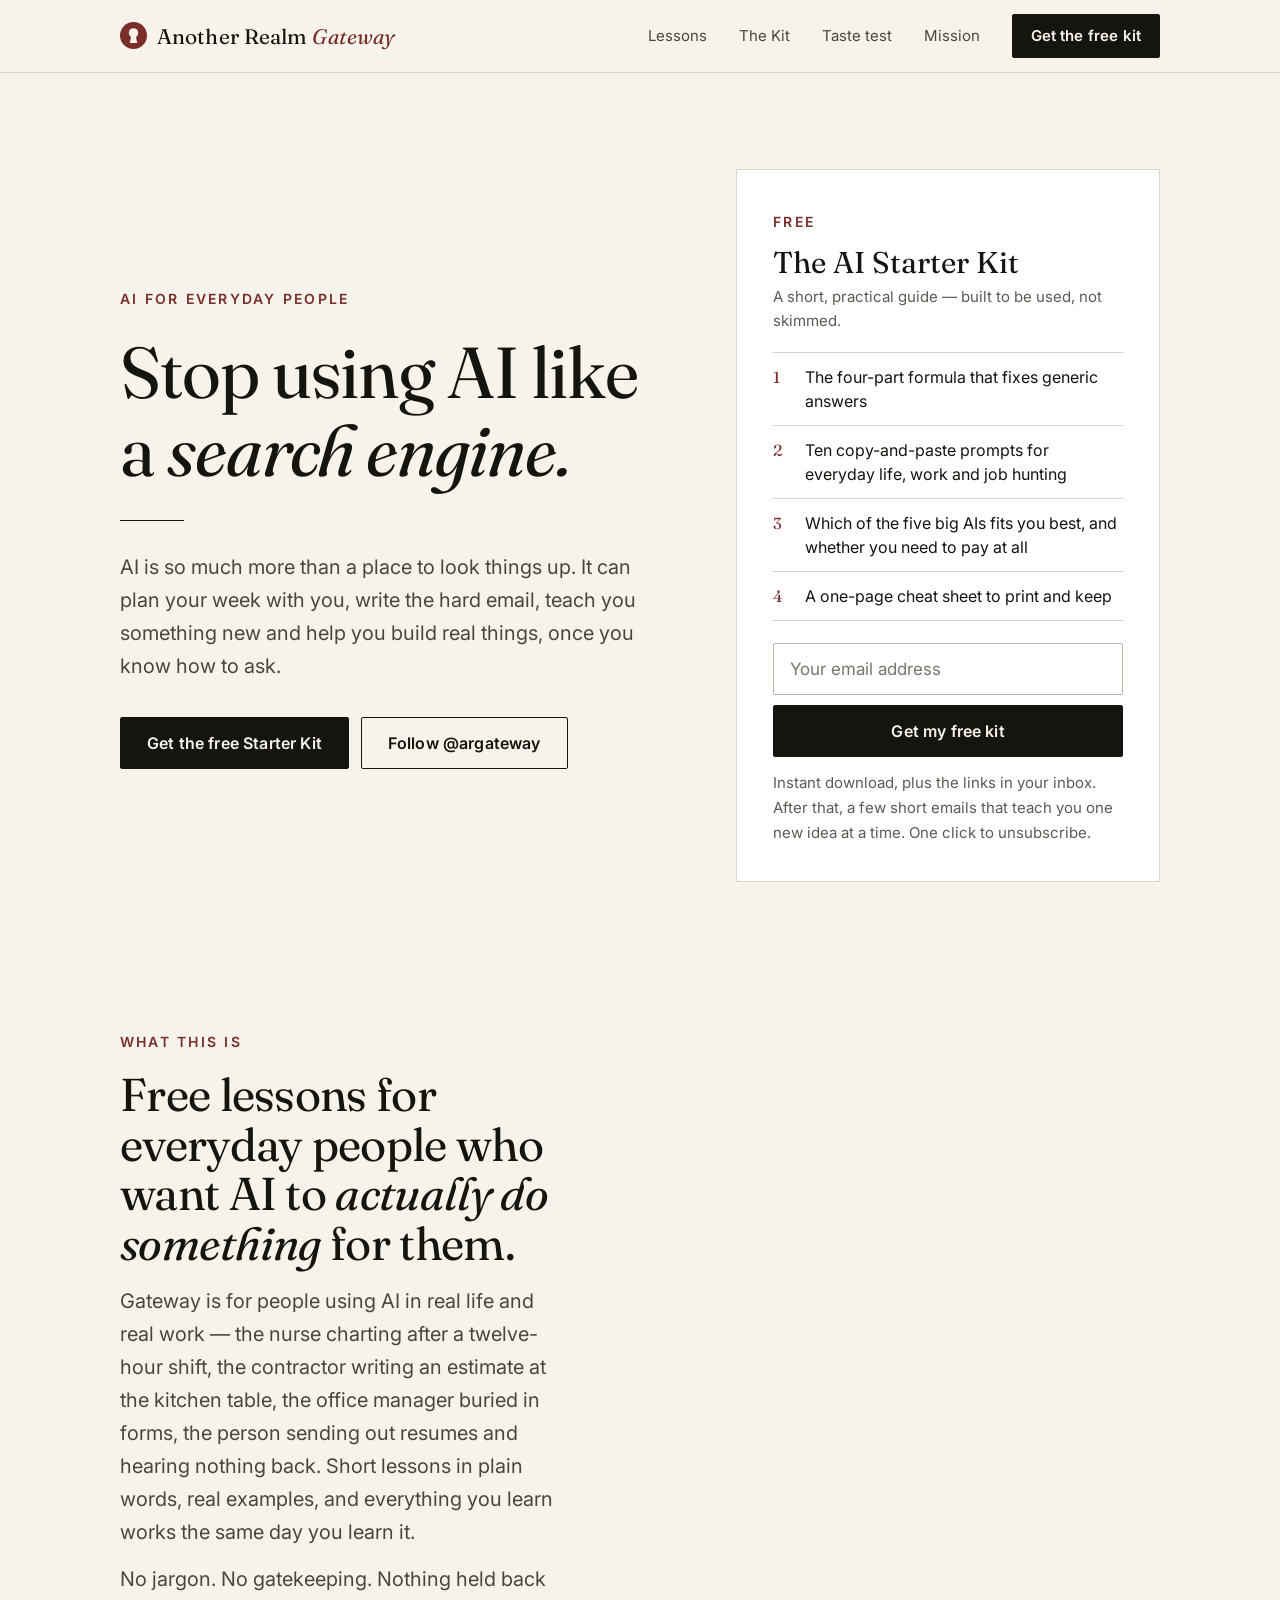
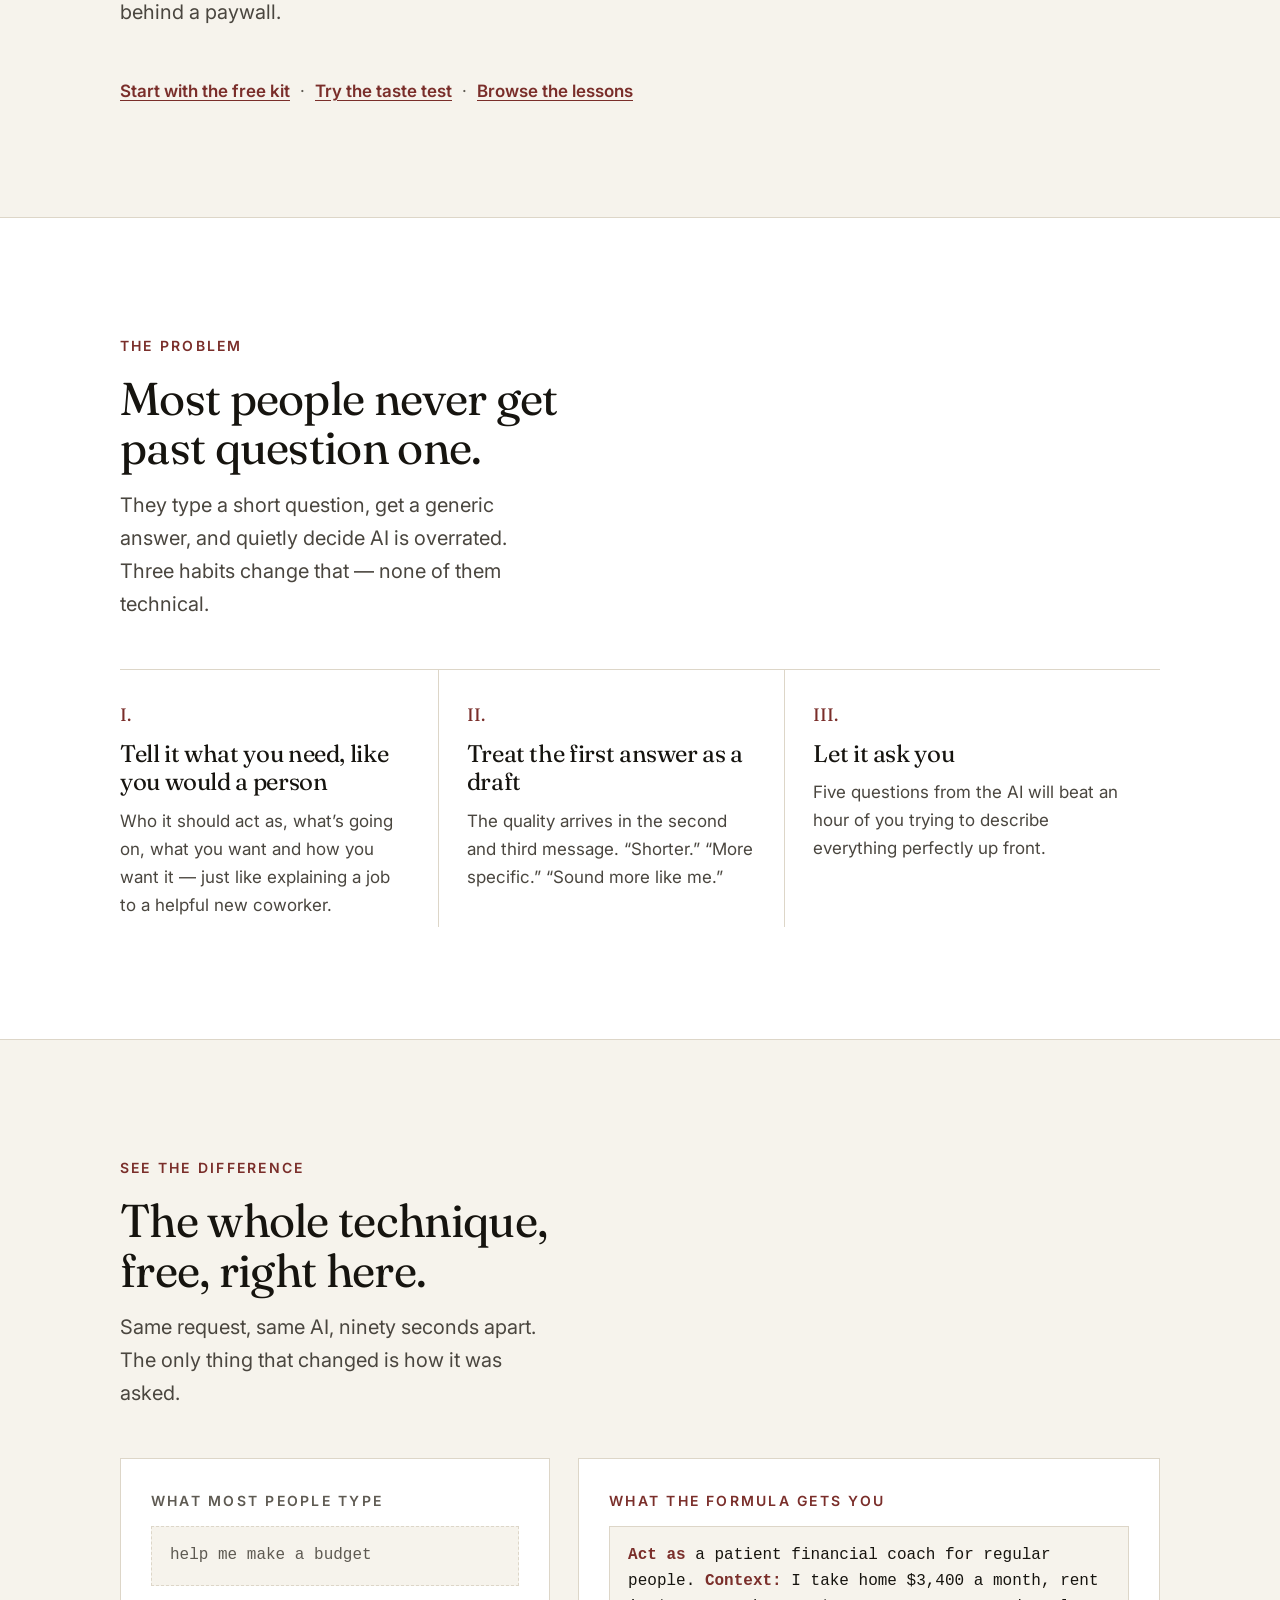
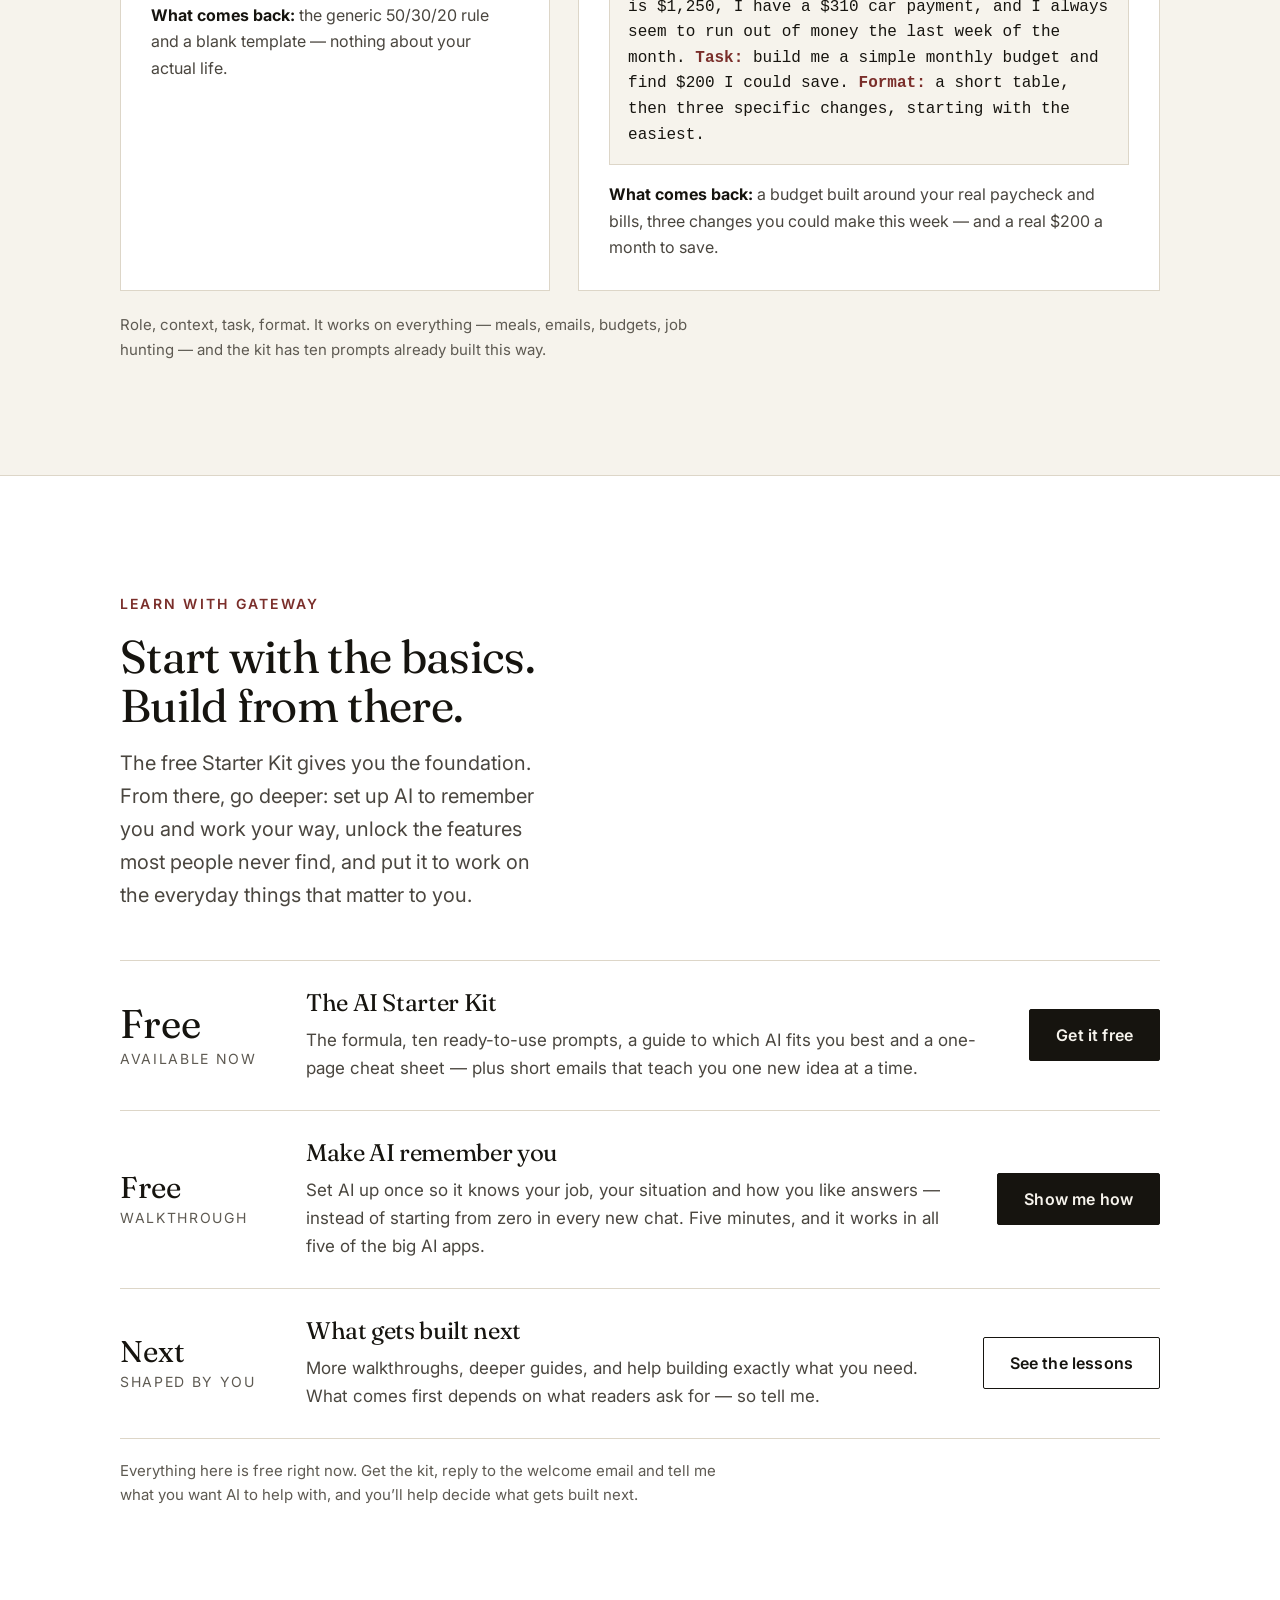
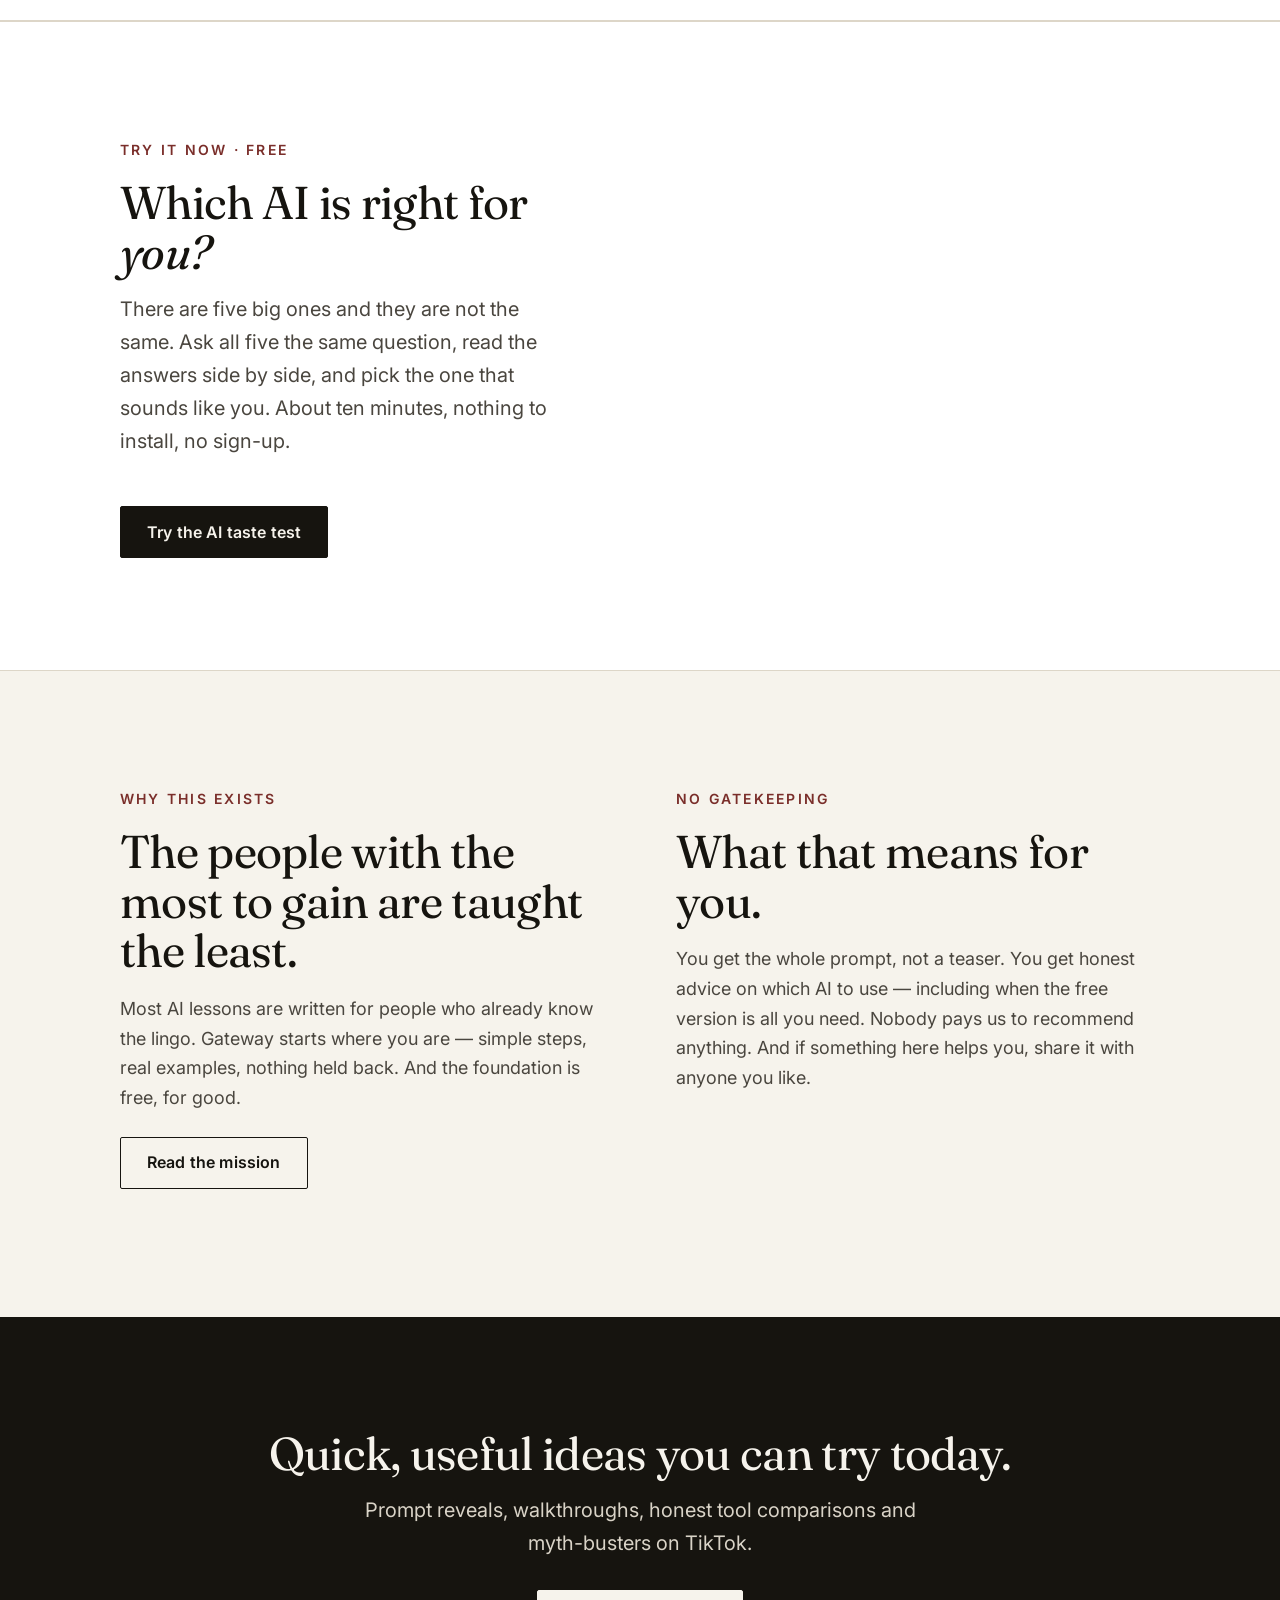
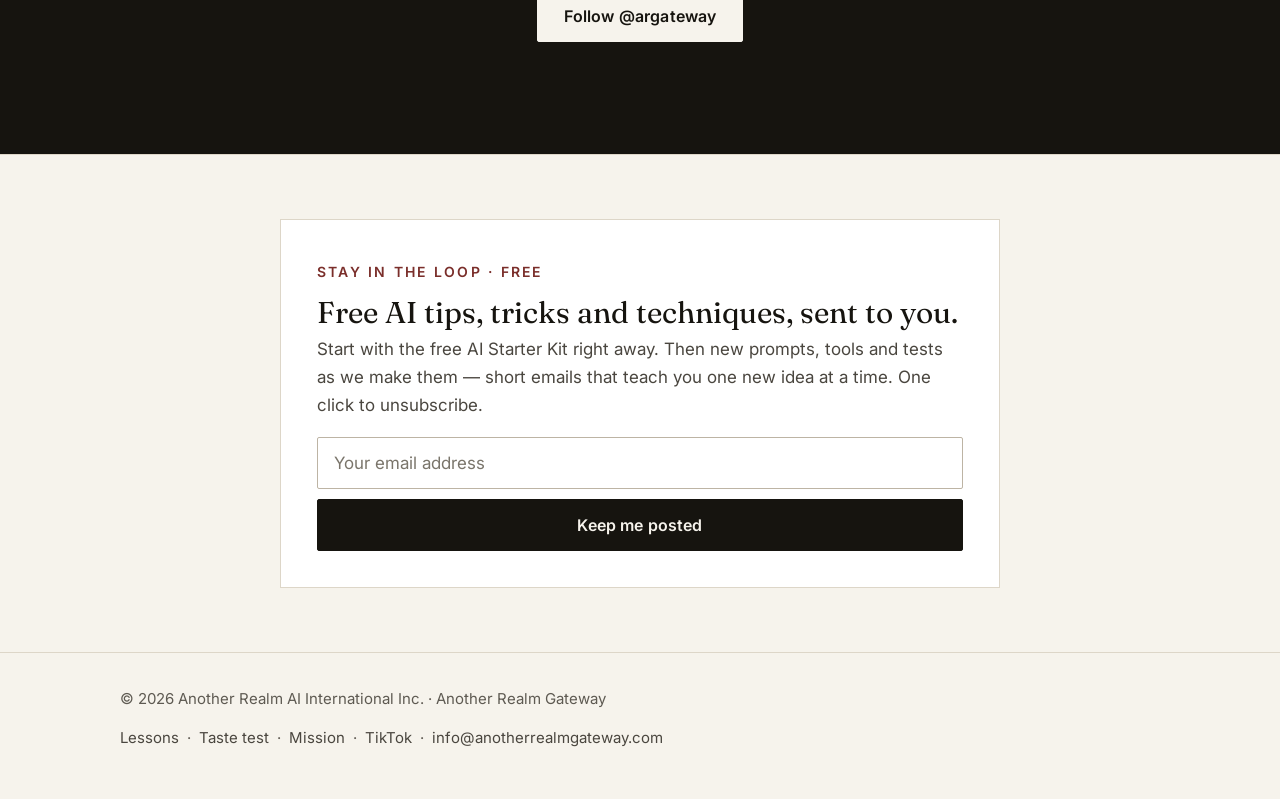
==== commit f6b1f9ff: "Add keyhole mark, favicons, and Open Graph share image - New keyhole logo (oxblood on ivory) replaci" ====
--- a/index.html
+++ b/index.html
@@ -10,6 +10,13 @@
 <meta property="og:description" content="Stop using AI like a search engine. Simple, step-by-step AI skills for everyday people, basics to advanced. Get the free AI Starter Kit.">
 <meta property="og:url" content="https://anotherrealmgateway.com">
 <meta property="og:type" content="website">
+<meta property="og:image" content="https://anotherrealmgateway.com/og-image.png">
+<meta property="og:image:width" content="1200">
+<meta property="og:image:height" content="630">
+<meta property="og:image:alt" content="Another Realm Gateway — free AI lessons for everyday people">
+<meta property="og:site_name" content="Another Realm Gateway">
+<meta name="twitter:card" content="summary_large_image">
+<meta name="twitter:image" content="https://anotherrealmgateway.com/og-image.png">
 
 <link rel="preconnect" href="https://fonts.googleapis.com"><link rel="preconnect" href="https://fonts.gstatic.com" crossorigin><link href="https://fonts.googleapis.com/css2?family=Fraunces:ital,opsz,wght@0,9..144,400;0,9..144,500;1,9..144,400&family=Inter:wght@400;500;600&display=swap" rel="stylesheet">
 <link rel="stylesheet" href="/assets/site.css">
@@ -20,7 +27,7 @@
 
 </head>
 <body><header class="site-head"><div class="wrap">
-<a class="wordmark" href="/">Another Realm <em>Gateway</em></a>
+<a class="wordmark" href="/"><svg class="mark" viewBox="0 0 100 100" aria-hidden="true" focusable="false"><circle cx="50" cy="50" r="50" fill="#7A2E2A"/><circle cx="50" cy="40.5" r="17.5" fill="#F6F3EC"/><path d="M42.2 49.6 L57.8 49.6 L64 77.5 L36 77.5 Z" fill="#F6F3EC"/></svg><span class="wm-t"><span class="wm-a">Another Realm </span><em>Gateway</em></span></a>
 <button class="menu-btn" type="button" aria-expanded="false" aria-controls="mnav" aria-label="Menu"><span></span></button>
 <nav class="nav" aria-label="Main">
 <a class="hide-m" href="/learn">Lessons</a>
--- a/assets/site.css
+++ b/assets/site.css
@@ -182,3 +182,22 @@
   .menu-btn{width:42px;height:42px}
 }
 @media (min-width:881px){.mobile-nav{display:none !important}}
+
+/* Keyhole mark in the wordmark (2026-10-01). The anchor becomes a flex row so
+   the mark and the text sit on one baseline; .wm-t keeps the text as a single
+   nowrap unit so it never splits around the mark. Mark shrinks on small
+   phones to protect the header from horizontal overflow. */
+.wordmark{display:inline-flex;align-items:center;gap:10px;min-width:0}
+.wordmark .mark{width:27px;height:27px;flex:0 0 auto;display:block}
+.wordmark .wm-t{min-width:0;white-space:nowrap}
+/* Narrow phones: drop "Another Realm" rather than truncate the name to an
+   ellipsis. The mark carries the brand and "Gateway" stays fully legible. */
+@media (max-width:520px){ .wordmark .wm-a{display:none} }
+@media (max-width:880px){
+  .wordmark{gap:8px}
+  .wordmark .mark{width:24px;height:24px}
+}
+@media (max-width:400px){
+  .wordmark{gap:7px}
+  .wordmark .mark{width:21px;height:21px}
+}
